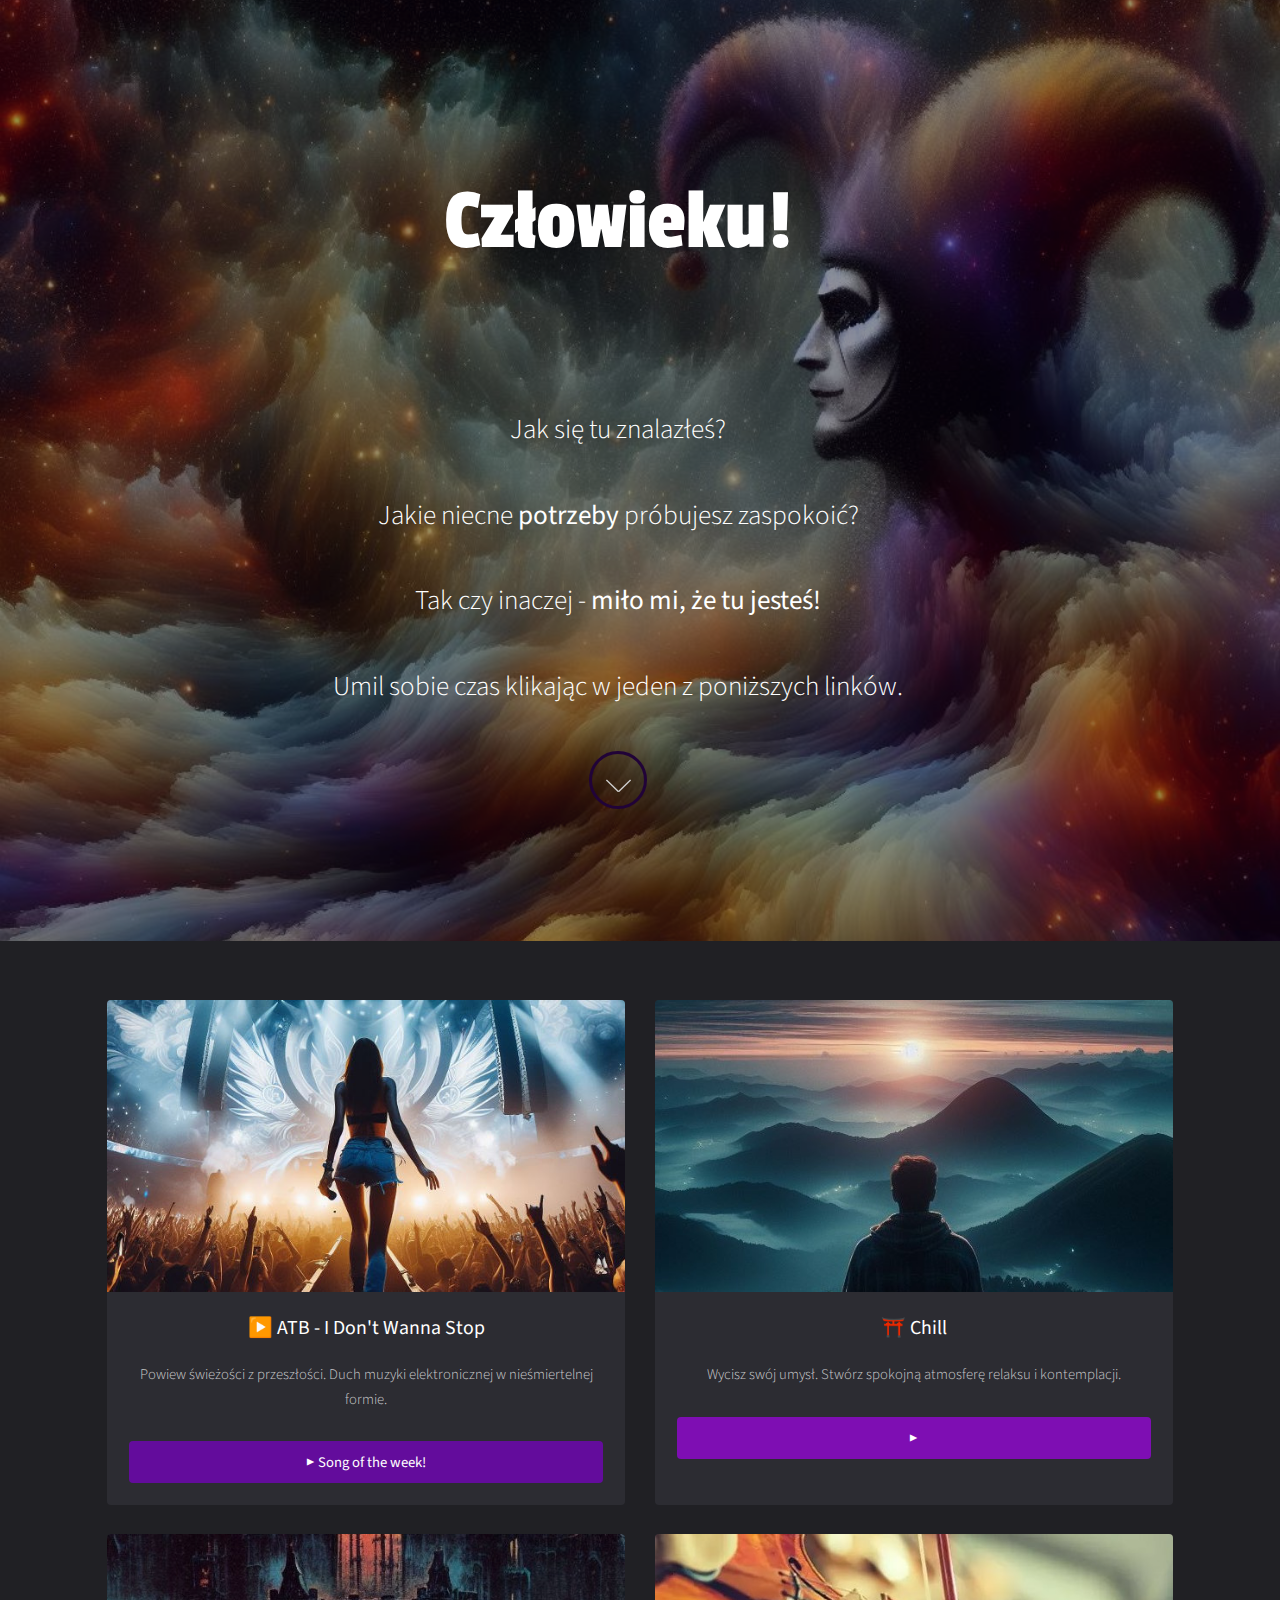
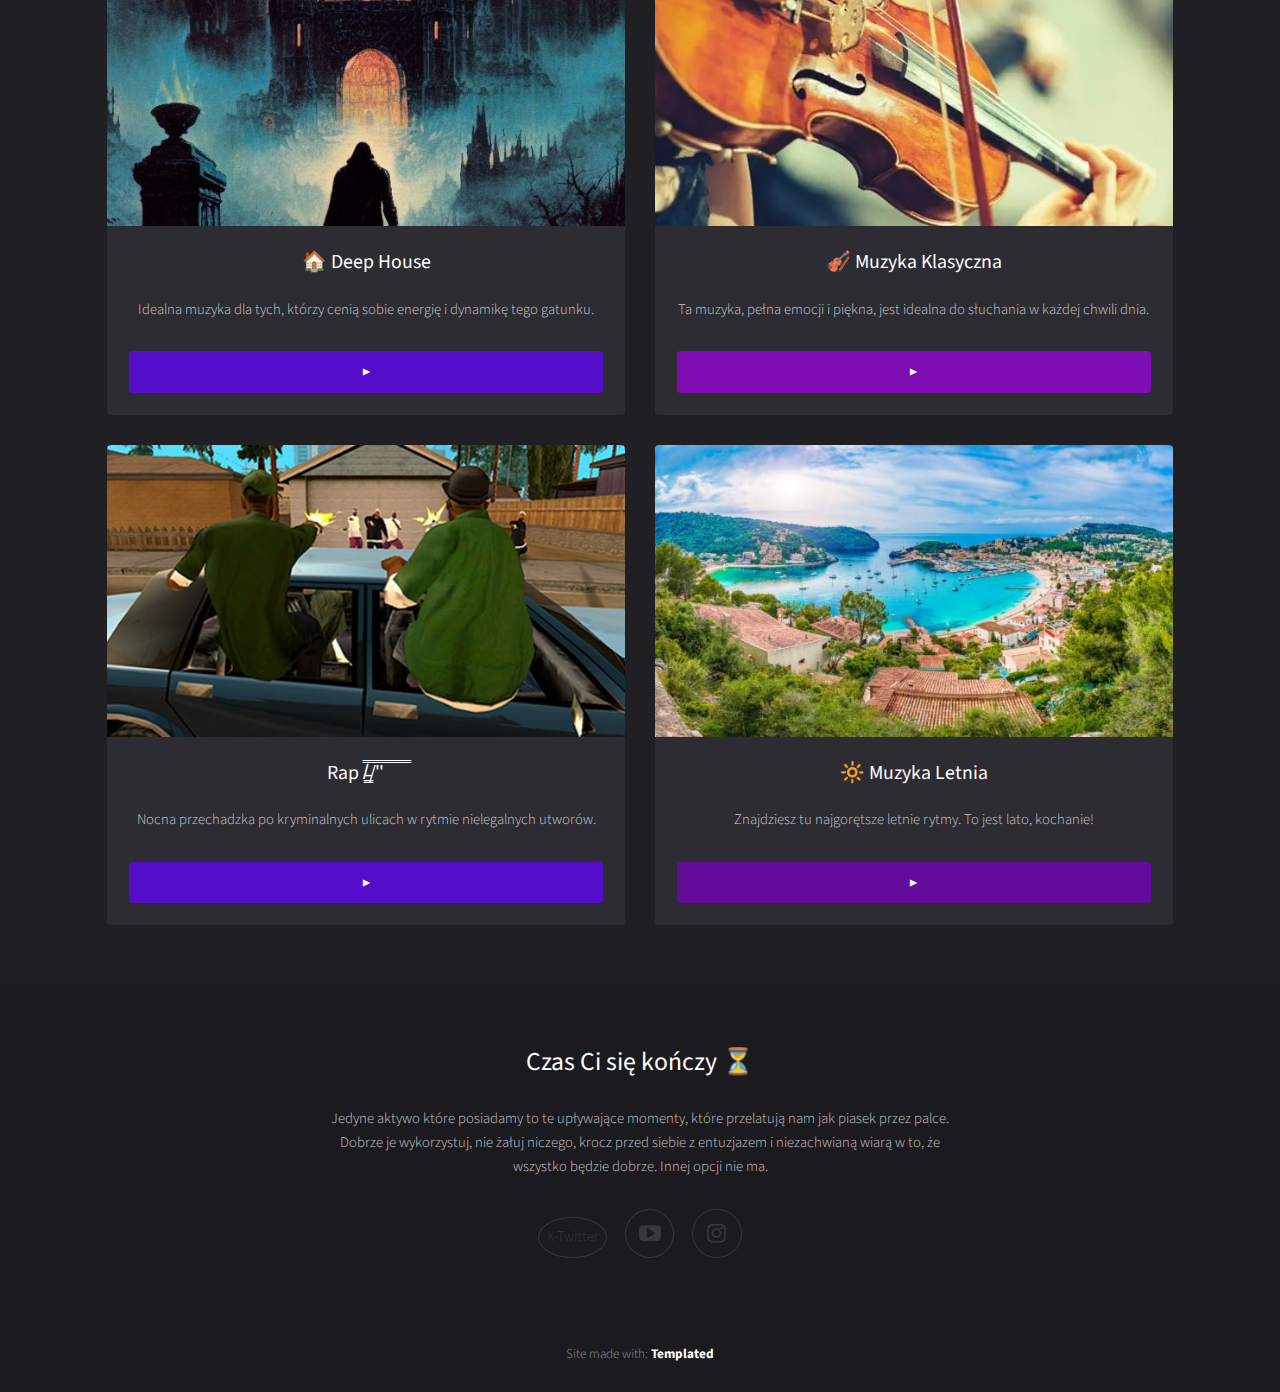
==== index.html @ 9d7988c5 "Update index.html" ====
<!DOCTYPE html>

<html>
  <head>
    <title>We all jesters</title>
    <meta charset="utf-8" />
    <meta
      name="robots"
      content="index, follow, max-image-preview:large, max-snippet:-1, max-video-preview:-1"
    />
    <meta
      name="description"
      content="A curated collection of YouTube music playlists spanning various genres, including house, deep house, chillstep, classical music, rap, and more."
    />
    <meta
      name="keywords"
      content="YouTube playlists, chillstep, music, house, deep house, classical, rap, genre"
    />
    <meta name="viewport" content="width=device-width, initial-scale=1" />
    <link rel="stylesheet" href="assets/css/main.css" />
    <link
      rel="shortcut icon"
      type="image/png"
      href="logo3.png"
    />
  </head>
  <body id="top">
    <!-- Banner -->
    <!--
				To use a video as your background, set data-video to the name of your video without
				its extension (eg. images/banner). Your video must be available in both .mp4 and .webm
				formats to work correctly.
			-->
    <section id="banner" data-video="images/banner1">
      <div class="inner">
        <header>
          <h1>Człowieku!</h1>
          <p style="padding-top: 2rem">Jak się tu znalazłeś?</p>
          <p>Jakie niecne <b>potrzeby</b> próbujesz zaspokoić?</p>
          <p>Tak czy inaczej - <b>miło mi, że tu jesteś!</b></p>
          <p>Umil sobie czas klikając w jeden z poniższych linków.</p>
          <a href="#main" class="more">Learn More</a>
        </header>
      </div>
    </section>

    <!-- Main -->
    <div id="main">
      <div class="inner">
        <!-- Boxes https://img.youtube.com/vi/E5gSluSDXaU/0.jpg -->
        <div class="thumbnails">
          <div class="box">
            <a
              href="https://youtu.be/E5gSluSDXaU?si=LfD9kAHWgV6OD8ER"
              class="image fit"
              ><img
                src="images/picvid11.jpg"
                alt="people dancing at concert to classic EDM music"
                width="600"
                height="338"
            /></a>

            <div class="inner">
              <h3>▶️ ATB - I Don't Wanna Stop</h3>
              <p>
                Powiew świeżości z przeszłości. Duch muzyki elektronicznej w
                nieśmiertelnej formie.
              </p>
              <a
                href="https://youtu.be/E5gSluSDXaU?si=LfD9kAHWgV6OD8ER"
                class="button fit"
                data-poptrox="youtube,800x400"
                >▶ Song of the week!</a
              >
            </div>
          </div>

          <div class="box">
            <a
              href="https://youtu.be/AMTO5HeygfA?list=PLwn3xi7ol0hoYSSFuiqUaFzMgL87ESi6L"
              class="image fit"
              ><img
                src="images/p2.jpg"
                alt="Silent Mind relax and calmness"
                width="600"
                height="338"
            /></a>
            <div class="inner">
              <h3>⛩️ Chill</h3>
              <p>
                Wycisz swój umysł. Stwórz spokojną atmosferę relaksu i
                kontemplacji.
              </p>
              <a
                href="https://youtube.com/playlist?list=PLwn3xi7ol0hoYSSFuiqUaFzMgL87ESi6L&si=m1sHrAIfpIpTQn16"
                class="button style2 fit"
                data-poptrox="youtube,800x400"
                >▶​</a
              >
            </div>
          </div>

          <div class="box">
            <a
              href="https://youtu.be/AzuFpL0xDmE?list=PLwn3xi7ol0hp8u8_FcH2FZeesgfAjbYal"
              class="image fit"
              ><img
                src="images/p3.jpg"
                alt="deep house palace"
                width="600"
                height="338"
            /></a>
            <div class="inner">
              <h3>🏠 Deep House</h3>
              <p>
                Idealna muzyka dla tych, którzy cenią sobie energię i dynamikę
                tego gatunku.
              </p>
              <a
                href="https://youtube.com/playlist?list=PLwn3xi7ol0hp8u8_FcH2FZeesgfAjbYal&si=gGVrYjbbcQveyQW8"
                class="button style3 fit"
                data-poptrox="youtube,800x400"
                >▶​</a
              >
            </div>
          </div>

          <div class="box">
            <a
              href="https://youtu.be/9cNQFB0TDfY?list=PLwn3xi7ol0hoyXlKATy1wOfATewjHb6HP"
              class="image fit"
              ><img
                src="images/p4.jpg"
                alt="girl playing violin"
                width="600"
                height="338"
            /></a>
            <div class="inner">
              <h3>🎻 Muzyka Klasyczna</h3>
              <p>
                Ta muzyka, pełna emocji i piękna, jest idealna do słuchania w
                każdej chwili dnia.
              </p>
              <a
                href="https://youtube.com/playlist?list=PLwn3xi7ol0hoyXlKATy1wOfATewjHb6HP&si=E8WSOh-2XTd7lLpw"
                class="button style2 fit"
                data-poptrox="youtube,800x400"
                >▶​</a
              >
            </div>
          </div>

          <div class="box">
            <a
              href="https://youtu.be/sPWVejVQcE0?list=PLwn3xi7ol0hpIN8xA7--26M5XdLW1S4Hk"
              class="image fit"
              ><img
                src="images/p5.jpg"
                alt="gun battles on the San Andreas streets"
                width="600"
                height="338"
            /></a>
            <div class="inner">
              <h3>Rap /̵͇̿̿/'̿'̿ ̿ ̿̿ ̿̿ ̿̿</h3>
              <p>
                Nocna przechadzka po kryminalnych ulicach w rytmie nielegalnych
                utworów.
              </p>
              <a
                href="https://youtube.com/playlist?list=PLwn3xi7ol0hpIN8xA7--26M5XdLW1S4Hk&si=aYSN2DQ6mu-epSsU"
                class="button style3 fit"
                data-poptrox="youtube,800x400"
                >▶​</a
              >
            </div>
          </div>

          <div class="box">
            <a
              href="https://youtu.be/6l5G8rTdriE?list=PLwn3xi7ol0hoc8fuStrWf8CuJJ0j8Y1on"
              class="image fit"
              ><img
                src="images/p6.jpg"
                alt="Sunny beach in Mallorca"
                width="600"
                height="338"
            /></a>
            <div class="inner">
              <h3>🔆 Muzyka Letnia</h3>
              <p>
                Znajdziesz tu najgorętsze letnie rytmy. To jest lato, kochanie!
              </p>
              <a
                href="https://youtube.com/playlist?list=PLwn3xi7ol0hoc8fuStrWf8CuJJ0j8Y1on&si=zstzARIJTxKhBPVf"
                class="button fit"
                data-poptrox="youtube,800x400"
                >▶​</a
              >
            </div>
          </div>
        </div>
      </div>
    </div>

    <!-- Footer -->
    <footer id="footer">
      <div class="inner">
        <h2>Czas Ci się kończy ⏳</h2>

        <p>
          Jedyne aktywo które posiadamy to te upływające momenty, które
          przelatują nam jak piasek przez palce. Dobrze je wykorzystuj, nie
          żałuj niczego, krocz przed siebie z entuzjazem i niezachwianą wiarą w
          to, że wszystko będzie dobrze. Innej opcji nie ma.
        </p>

        <p></p>
        <ul class="icons">
          <li>
            <a href="https://x.com/JesterPawel" 
		class="fa-brands fa-x-twitter"
              ><span class="label">X-Twitter</span></a
            >
          </li>
          <li>
            <a
              href="https://www.youtube.com/@uuhuu"
              class="icon fa-youtube-play"
              ><span class="label">Facebook</span></a
            >
          </li>
          <li>
            <a
              href="https://www.instagram.com/nieznanypodlasianin/"
              class="icon fa-instagram"
              ><span class="label">Instagram</span></a
            >
          </li>
        </ul>
      </div>
    </footer>

    <div class="copyright">
      <!-- Future blog site -->
      <!-- <p><a href="blog.html">Here you can read more</a></p> -->
      Site made with: <a href="https://templated.co/">Templated</a>
    </div>

    <!-- Scripts -->
    <script src="assets/js/jquery.min.js"></script>
    <script src="assets/js/jquery.scrolly.min.js"></script>
    <script src="assets/js/jquery.poptrox.min.js"></script>
    <script src="assets/js/skel.min.js"></script>
    <script src="assets/js/util.js"></script>
    <script src="assets/js/main.js"></script>
  </body>
</html>
---- assets/css/main.css ----
@charset "UTF-8";
@import url(font-awesome.min.css);
@import url("https://fonts.googleapis.com/css?family=Source+Sans+Pro:300,400|Passion+One:400");

/*
	Full Motion by TEMPLATED
	templated.co @templatedco
	Released for free under the Creative Commons Attribution 3.0 license (templated.co/license)
*/

/* Reset */

html,
body,
div,
span,
applet,
object,
iframe,
h1,
h2,
h3,
h4,
h5,
h6,
p,
blockquote,
pre,
a,
abbr,
acronym,
address,
big,
cite,
code,
del,
dfn,
em,
img,
ins,
kbd,
q,
s,
samp,
small,
strike,
strong,
sub,
sup,
tt,
var,
b,
u,
i,
center,
dl,
dt,
dd,
ol,
ul,
li,
fieldset,
form,
label,
legend,
table,
caption,
tbody,
tfoot,
thead,
tr,
th,
td,
article,
aside,
canvas,
details,
embed,
figure,
figcaption,
footer,
header,
hgroup,
menu,
nav,
output,
ruby,
section,
summary,
time,
mark,
audio,
video {
  margin: 0;
  padding: 0;
  border: 0;
  font-size: 100%;
  font: inherit;
  vertical-align: baseline;
}
.image.fit img {
  width: 100%;
  height: auto;
}
article,
aside,
details,
figcaption,
figure,
footer,
header,
hgroup,
menu,
nav,
section {
  display: block;
}

body {
  line-height: 1;
}

ol,
ul {
  list-style: none;
}

blockquote,
q {
  quotes: none;
}

blockquote:before,
blockquote:after,
q:before,
q:after {
  content: "";
  content: none;
}

table {
  border-collapse: collapse;
  border-spacing: 0;
}

body {
  -webkit-text-size-adjust: none;
}

/* Box Model */

*,
*:before,
*:after {
  -moz-box-sizing: border-box;
  -webkit-box-sizing: border-box;
  box-sizing: border-box;
}

/* Basic */

@-ms-viewport {
  width: device-width;
}

body {
  -ms-overflow-style: scrollbar;
}

@media screen and (max-width: 480px) {
  html,
  body {
    min-width: 320px;
  }
}

body {
  background: #202024;
}

body.is-loading *,
body.is-loading *:before,
body.is-loading *:after {
  -moz-animation: none !important;
  -webkit-animation: none !important;
  -ms-animation: none !important;
  animation: none !important;
  -moz-transition: none !important;
  -webkit-transition: none !important;
  -ms-transition: none !important;
  transition: none !important;
}

/* Type */

body,
input,
select,
textarea {
  color: rgba(255, 255, 255, 0.75);
  font-family: "Source Sans Pro", sans-serif;
  font-size: 14pt;
  font-weight: 300;
  line-height: 1.65;
}

@media screen and (max-width: 1680px) {
  body,
  input,
  select,
  textarea {
    font-size: 11pt;
  }
}

@media screen and (max-width: 1280px) {
  body,
  input,
  select,
  textarea {
    font-size: 11pt;
  }
}

@media screen and (max-width: 980px) {
  body,
  input,
  select,
  textarea {
    font-size: 12pt;
  }
}

@media screen and (max-width: 736px) {
  body,
  input,
  select,
  textarea {
    font-size: 12pt;
  }
}

@media screen and (max-width: 480px) {
  body,
  input,
  select,
  textarea {
    font-size: 12pt;
  }
}

a {
  -moz-transition: background-color 0.2s ease-in-out, color 0.2s ease-in-out;
  -webkit-transition: background-color 0.2s ease-in-out, color 0.2s ease-in-out;
  -ms-transition: background-color 0.2s ease-in-out, color 0.2s ease-in-out;
  transition: background-color 0.2s ease-in-out, color 0.2s ease-in-out;
  color: rgba(255, 255, 255, 0.75);
  text-decoration: none;
  border-bottom: 1px dotted;
  outline: 0;
}

a:hover {
  color: #fff;
  border: none;
}

strong,
b {
  color: #fff;
  font-weight: 400;
}

em,
i {
  font-style: italic;
}

p {
  margin: 0 0 2em 0;
}

h1,
h2,
h3,
h4,
h5,
h6 {
  color: #fff;
  font-weight: 400;
  line-height: 1.5;
  margin: 0 0 1em 0;
}

h1 a,
h2 a,
h3 a,
h4 a,
h5 a,
h6 a {
  color: inherit;
  text-decoration: none;
}

h2 {
  font-size: 1.75em;
}

h3 {
  font-size: 1.35em;
}

h4 {
  font-size: 1.1em;
}

h5 {
  font-size: 0.9em;
}

h6 {
  font-size: 0.7em;
}

sub {
  font-size: 0.8em;
  position: relative;
  top: 0.5em;
}

sup {
  font-size: 0.8em;
  position: relative;
  top: -0.5em;
}

blockquote {
  border-left: solid 4px rgba(144, 144, 144, 0.25);
  font-style: italic;
  margin: 0 0 2em 0;
  padding: 0.5em 0 0.5em 2em;
}

code {
  background: rgba(144, 144, 144, 0.075);
  border-radius: 4px;
  border: solid 1px rgba(144, 144, 144, 0.25);
  font-family: "Courier New", monospace;
  font-size: 0.9em;
  margin: 0 0.25em;
  padding: 0.25em 0.65em;
}

pre {
  -webkit-overflow-scrolling: touch;
  font-family: "Courier New", monospace;
  font-size: 0.9em;
  margin: 0 0 2em 0;
}

pre code {
  display: block;
  line-height: 1.75;
  padding: 1em 1.5em;
  overflow-x: auto;
}

hr {
  border: 0;
  border-bottom: solid 1px rgba(144, 144, 144, 0.25);
  margin: 2em 0;
}

hr.major {
  margin: 3em 0;
}

.align-left {
  text-align: left;
}

.align-center {
  text-align: center;
}

.align-right {
  text-align: right;
}

/* Section/Article */

section.special,
article.special {
  text-align: center;
}

header p {
  color: rgba(255, 255, 255, 0.5);
  position: relative;
  margin: 0 0 1.5em 0;
}

header h2 + p {
  font-size: 1.25em;
  margin-top: -1em;
}

header h3 + p {
  font-size: 1.1em;
  margin-top: -0.8em;
}

header h4 + p,
header h5 + p,
header h6 + p {
  font-size: 0.9em;
  margin-top: -0.6em;
}

/* Box */

.thumbnails {
  display: -moz-flex;
  display: -webkit-flex;
  display: -ms-flex;
  display: flex;
  -moz-align-items: stretch;
  -webkit-align-items: stretch;
  -ms-align-items: stretch;
  align-items: stretch;
  -moz-justify-content: center;
  -webkit-justify-content: center;
  -ms-justify-content: center;
  justify-content: center;
  -moz-flex-wrap: wrap;
  -webkit-flex-wrap: wrap;
  -ms-flex-wrap: wrap;
  flex-wrap: wrap;
}

.thumbnails .box {
  margin: 0 1em 2em 1em;
  width: 30%;
}

@media screen and (max-width: 1280px) {
  .thumbnails .box {
    width: 45%;
  }
}

@media screen and (max-width: 736px) {
  .thumbnails .box {
    width: 100%;
  }
}

/* Form */

form {
  margin: 0 0 2em 0;
}

label {
  color: #fff;
  display: block;
  font-size: 0.9em;
  font-weight: 400;
  margin: 0 0 1em 0;
}

input[type="text"],
input[type="password"],
input[type="email"],
input[type="tel"],
select,
textarea {
  -moz-appearance: none;
  -webkit-appearance: none;
  -ms-appearance: none;
  appearance: none;
  background: rgba(144, 144, 144, 0.075);
  border-radius: 4px;
  border: none;
  border: solid 1px rgba(144, 144, 144, 0.25);
  color: inherit;
  display: block;
  outline: 0;
  padding: 0 1em;
  text-decoration: none;
  width: 100%;
}

input[type="text"]:invalid,
input[type="password"]:invalid,
input[type="email"]:invalid,
input[type="tel"]:invalid,
select:invalid,
textarea:invalid {
  box-shadow: none;
}

input[type="text"]:focus,
input[type="password"]:focus,
input[type="email"]:focus,
input[type="tel"]:focus,
select:focus,
textarea:focus {
  border-color: #ff8686;
  box-shadow: 0 0 0 1px #ff8686;
}

.select-wrapper {
  text-decoration: none;
  display: block;
  position: relative;
}

.select-wrapper:before {
  content: "";
  -moz-osx-font-smoothing: grayscale;
  -webkit-font-smoothing: antialiased;
  font-family: FontAwesome;
  font-style: normal;
  font-weight: normal;
  text-transform: none !important;
}

.select-wrapper:before {
  color: rgba(144, 144, 144, 0.25);
  display: block;
  height: 2.75em;
  line-height: 2.75em;
  pointer-events: none;
  position: absolute;
  right: 0;
  text-align: center;
  top: 0;
  width: 2.75em;
}

.select-wrapper select::-ms-expand {
  display: none;
}

input[type="text"],
input[type="password"],
input[type="email"],
select {
  height: 2.75em;
}

textarea {
  padding: 0.75em 1em;
}

input[type="checkbox"],
input[type="radio"] {
  -moz-appearance: none;
  -webkit-appearance: none;
  -ms-appearance: none;
  appearance: none;
  display: block;
  float: left;
  margin-right: -2em;
  opacity: 0;
  width: 1em;
  z-index: -1;
}

input[type="checkbox"] + label,
input[type="radio"] + label {
  text-decoration: none;
  color: rgba(255, 255, 255, 0.75);
  cursor: pointer;
  display: inline-block;
  font-size: 1em;
  font-weight: 300;
  padding-left: 2.4em;
  padding-right: 0.75em;
  position: relative;
}

input[type="checkbox"] + label:before,
input[type="radio"] + label:before {
  -moz-osx-font-smoothing: grayscale;
  -webkit-font-smoothing: antialiased;
  font-family: FontAwesome;
  font-style: normal;
  font-weight: normal;
  text-transform: none !important;
}

input[type="checkbox"] + label:before,
input[type="radio"] + label:before {
  background: rgba(144, 144, 144, 0.075);
  border-radius: 4px;
  border: solid 1px rgba(144, 144, 144, 0.25);
  content: "";
  display: inline-block;
  height: 1.65em;
  left: 0;
  line-height: 1.58125em;
  position: absolute;
  text-align: center;
  top: 0;
  width: 1.65em;
}

input[type="checkbox"]:checked + label:before,
input[type="radio"]:checked + label:before {
  background: #ff8686;
  border-color: #ff8686;
  color: #ffffff;
  content: "\f00c";
}

input[type="checkbox"]:focus + label:before,
input[type="radio"]:focus + label:before {
  border-color: #ff8686;
  box-shadow: 0 0 0 1px #ff8686;
}

input[type="checkbox"] + label:before {
  border-radius: 4px;
}

input[type="radio"] + label:before {
  border-radius: 100%;
}

::-webkit-input-placeholder {
  color: rgba(255, 255, 255, 0.5) !important;
  opacity: 1;
}

:-moz-placeholder {
  color: rgba(255, 255, 255, 0.5) !important;
  opacity: 1;
}

::-moz-placeholder {
  color: rgba(255, 255, 255, 0.5) !important;
  opacity: 1;
}

:-ms-input-placeholder {
  color: rgba(255, 255, 255, 0.5) !important;
  opacity: 1;
}

.formerize-placeholder {
  color: rgba(255, 255, 255, 0.5) !important;
  opacity: 1;
}

/* Box */

.box {
  border-radius: 4px;
  margin-bottom: 2em;
  background: #2c2c32;
  text-align: center;
}

.box > :last-child,
.box > :last-child > :last-child,
.box > :last-child > :last-child > :last-child {
  margin-bottom: 0;
}

.box .image.fit {
  margin: 0;
}

.box .image img {
  border-radius: 4px 4px 0 0;
}

.box .inner {
  padding: 1.5em;
  width: 100% !important;
}

@media screen and (max-width: 480px) {
  .box .inner {
    padding: 1em;
  }
}

.box.alt {
  border: 0;
  border-radius: 0;
  padding: 0;
}

/* Icon */

.icon {
  text-decoration: none;
  border-bottom: none;
  position: relative;
}

.icon:before {
  -moz-osx-font-smoothing: grayscale;
  -webkit-font-smoothing: antialiased;
  font-family: FontAwesome;
  font-style: normal;
  font-weight: normal;
  text-transform: none !important;
}

.icon > .label {
  display: none;
}

/* Image */

.image {
  border-radius: 4px;
  border: 0;
  display: inline-block;
  position: relative;
}

.image img {
  border-radius: 4px;
  display: block;
}

.image.left,
.image.right {
  max-width: 40%;
}

.image.left img,
.image.right img {
  width: 100%;
}

.image.left {
  float: left;
  padding: 0 1.5em 1em 0;
  top: 0.25em;
}

.image.right {
  float: right;
  padding: 0 0 1em 1.5em;
  top: 0.25em;
}

.image.fit {
  display: block;
  margin: 0 0 2em 0;
  width: 100%;
}

.image.fit img {
  width: 100%;
}

.image.main {
  display: block;
  margin: 0 0 3em 0;
  width: 100%;
}

.image.main img {
  width: 100%;
}

/* List */

ol {
  list-style: decimal;
  margin: 0 0 2em 0;
  padding-left: 1.25em;
}

ol li {
  padding-left: 0.25em;
}

ul {
  list-style: disc;
  margin: 0 0 2em 0;
  padding-left: 1em;
}

ul li {
  padding-left: 0.5em;
}

ul.alt {
  list-style: none;
  padding-left: 0;
}

ul.alt li {
  border-top: solid 1px rgba(144, 144, 144, 0.25);
  padding: 0.5em 0;
}

ul.alt li:first-child {
  border-top: 0;
  padding-top: 0;
}

ul.icons {
  cursor: default;
  list-style: none;
  padding-left: 0;
}

ul.icons li {
  display: inline-block;
  text-align: center;
  padding-left: 0;
  padding-right: 1em;
}

ul.icons li a {
  display: block;
  border-radius: 100%;
  margin: 0;
  padding: 0.5em;
  border: solid 1px rgba(144, 144, 144, 0.25);
  color: rgba(144, 144, 144, 0.25);
}

ul.icons li a:before {
  font-size: 1.5em;
  display: block;
  width: 1.5em;
  height: 1.5em;
  line-height: 1.5em;
}

ul.icons li a:hover {
  background-color: #202024;
  color: #fff;
}

ul.icons li:last-child {
  padding-right: 0;
}

ul.actions {
  cursor: default;
  list-style: none;
  padding-left: 0;
}

ul.actions li {
  display: inline-block;
  padding: 0 1em 0 0;
  vertical-align: middle;
}

ul.actions li:last-child {
  padding-right: 0;
}

ul.actions.small li {
  padding: 0 0.5em 0 0;
}

ul.actions.vertical li {
  display: block;
  padding: 1em 0 0 0;
}

ul.actions.vertical li:first-child {
  padding-top: 0;
}

ul.actions.vertical li > * {
  margin-bottom: 0;
}

ul.actions.vertical.small li {
  padding: 0.5em 0 0 0;
}

ul.actions.vertical.small li:first-child {
  padding-top: 0;
}

ul.actions.fit {
  display: table;
  margin-left: -1em;
  padding: 0;
  table-layout: fixed;
  width: calc(100% + 1em);
}

ul.actions.fit li {
  display: table-cell;
  padding: 0 0 0 1em;
}

ul.actions.fit li > * {
  margin-bottom: 0;
}

ul.actions.fit.small {
  margin-left: -0.5em;
  width: calc(100% + 0.5em);
}

ul.actions.fit.small li {
  padding: 0 0 0 0.5em;
}

@media screen and (max-width: 480px) {
  ul.actions {
    margin: 0 0 2em 0;
  }

  ul.actions li {
    padding: 1em 0 0 0;
    display: block;
    text-align: center;
    width: 100%;
  }

  ul.actions li:first-child {
    padding-top: 0;
  }

  ul.actions li > * {
    width: 100%;
    margin: 0 !important;
  }

  ul.actions li > *.icon:before {
    margin-left: -2em;
  }

  ul.actions.small li {
    padding: 0.5em 0 0 0;
  }

  ul.actions.small li:first-child {
    padding-top: 0;
  }
}

dl {
  margin: 0 0 2em 0;
}

dl dt {
  display: block;
  font-weight: 400;
  margin: 0 0 1em 0;
}

dl dd {
  margin-left: 2em;
}

/* Table */

.table-wrapper {
  -webkit-overflow-scrolling: touch;
  overflow-x: auto;
}

table {
  margin: 0 0 2em 0;
  width: 100%;
}

table tbody tr {
  border: solid 1px rgba(144, 144, 144, 0.25);
  border-left: 0;
  border-right: 0;
}

table tbody tr:nth-child(2n + 1) {
  background-color: rgba(144, 144, 144, 0.075);
}

table td {
  padding: 0.75em 0.75em;
}

table th {
  color: #fff;
  font-size: 0.9em;
  font-weight: 400;
  padding: 0 0.75em 0.75em 0.75em;
  text-align: left;
}

table thead {
  border-bottom: solid 2px rgba(144, 144, 144, 0.25);
}

table tfoot {
  border-top: solid 2px rgba(144, 144, 144, 0.25);
}

table.alt {
  border-collapse: separate;
}

table.alt tbody tr td {
  border: solid 1px rgba(144, 144, 144, 0.25);
  border-left-width: 0;
  border-top-width: 0;
}

table.alt tbody tr td:first-child {
  border-left-width: 1px;
}

table.alt tbody tr:first-child td {
  border-top-width: 1px;
}

table.alt thead {
  border-bottom: 0;
}

table.alt tfoot {
  border-top: 0;
}

/* Button */

input[type="submit"],
input[type="reset"],
input[type="button"],
button,
.button {
  -moz-appearance: none;
  -webkit-appearance: none;
  -ms-appearance: none;
  appearance: none;
  -moz-transition: background-color 0.2s ease-in-out, color 0.2s ease-in-out;
  -webkit-transition: background-color 0.2s ease-in-out, color 0.2s ease-in-out;
  -ms-transition: background-color 0.2s ease-in-out, color 0.2s ease-in-out;
  transition: background-color 0.2s ease-in-out, color 0.2s ease-in-out;
  background-color: #630c9c;
  border-radius: 4px;
  border: 0;
  color: #ffffff !important;
  cursor: pointer;
  display: inline-block;
  font-weight: 400;
  height: 2.85em;
  line-height: 2.95em;
  padding: 0 1.5em;
  text-align: center;
  text-decoration: none;
  white-space: nowrap;
}

input[type="submit"]:hover,
input[type="reset"]:hover,
input[type="button"]:hover,
button:hover,
.button:hover {
  background-color: #6c138f;
  border: 1px solid #000;
}

input[type="submit"]:active,
input[type="reset"]:active,
input[type="button"]:active,
button:active,
.button:active {
  background-color: rgb(241, 4, 55);
}

input[type="submit"].icon,
input[type="reset"].icon,
input[type="button"].icon,
button.icon,
.button.icon {
  padding-left: 1.35em;
}

input[type="submit"].icon:before,
input[type="reset"].icon:before,
input[type="button"].icon:before,
button.icon:before,
.button.icon:before {
  margin-right: 0.5em;
}

input[type="submit"].fit,
input[type="reset"].fit,
input[type="button"].fit,
button.fit,
.button.fit {
  display: block;
  margin: 0 0 1em 0;
  width: 100%;
}

input[type="submit"].small,
input[type="reset"].small,
input[type="button"].small,
button.small,
.button.small {
  font-size: 0.8em;
}

input[type="submit"].big,
input[type="reset"].big,
input[type="button"].big,
button.big,
.button.big {
  font-size: 1.35em;
}

input[type="submit"].disabled,
input[type="submit"]:disabled,
input[type="reset"].disabled,
input[type="reset"]:disabled,
input[type="button"].disabled,
input[type="button"]:disabled,
button.disabled,
button:disabled,
.button.disabled,
.button:disabled {
  background-color: rgba(255, 255, 255, 0.75) !important;
  box-shadow: inset 0 -0.15em 0 0 rgba(0, 0, 0, 0.15);
  color: #202024 !important;
  cursor: default;
  opacity: 0.25;
}

input[type="submit"].style2,
input[type="reset"].style2,
input[type="button"].style2,
button.style2,
.button.style2 {
  background-color: rgb(126, 14, 179);
}

input[type="submit"].style2:hover,
input[type="reset"].style2:hover,
input[type="button"].style2:hover,
button.style2:hover,
.button.style2:hover {
  background-color: #6c138f;
  border: 1px solid #000;
}

input[type="submit"].style2:active,
input[type="reset"].style2:active,
input[type="button"].style2:active,
button.style2:active,
.button.style2:active {
  background-color: rgb(241, 4, 55);
}

input[type="submit"].style3,
input[type="reset"].style3,
input[type="button"].style3,
button.style3,
.button.style3 {
  background-color: #550dc9;
}

input[type="submit"].style3:hover,
input[type="reset"].style3:hover,
input[type="button"].style3:hover,
button.style3:hover,
.button.style3:hover {
  background-color: #6c138f;
  border: 1px solid #000;
}

input[type="submit"].style3:active,
input[type="reset"].style3:active,
input[type="button"].style3:active,
button.style3:active,
.button.style3:active {
  background-color: rgb(241, 4, 55);
}

@media screen and (max-width: 480px) {
  input[type="submit"],
  input[type="reset"],
  input[type="button"],
  button,
  .button {
    padding: 0;
  }
}

/* Poptrox */

.poptrox-popup {
  -moz-box-sizing: content-box;
  -webkit-box-sizing: content-box;
  -ms-box-sizing: content-box;
  box-sizing: content-box;
  background: #000;
  box-shadow: 0 0.5em 3em 0 rgba(0, 0, 0, 0.25);
  border-radius: 4px;
  padding: 2em;
  overflow: hidden;
}

.poptrox-popup .closer {
  -moz-transition: opacity 0.2s ease-in-out;
  -webkit-transition: opacity 0.2s ease-in-out;
  -ms-transition: opacity 0.2s ease-in-out;
  transition: opacity 0.2s ease-in-out;
  text-decoration: none;
  position: absolute;
  top: 0.5em;
  right: 0.5em;
  z-index: 11000;
  -webkit-tap-highlight-color: rgba(255, 255, 255, 0);
  white-space: nowrap;
  text-indent: 2em;
  overflow: hidden;
  width: 2em;
  height: 2em;
  display: block;
}

.poptrox-popup .closer:before {
  content: "\f00d";
  -moz-osx-font-smoothing: grayscale;
  -webkit-font-smoothing: antialiased;
  font-family: FontAwesome;
  font-style: normal;
  font-weight: normal;
  text-transform: none !important;
  display: block;
  position: relative;
  text-indent: 0;
  border-radius: 100%;
  box-shadow: inset 0 0 0 1px rgba(255, 255, 255, 0.25);
  color: #ffffff !important;
  width: 2em;
  height: 2em;
  line-height: 2em;
}

.poptrox-popup:hover .closer {
  opacity: 0.5;
}

.poptrox-popup:hover .closer:hover {
  opacity: 1;
}

@media screen and (max-width: 736px) {
  .poptrox-popup {
    padding: 0;
  }

  .poptrox-popup .closer {
    display: none !important;
  }
}

/* Banner */

#banner {
  -moz-align-items: center;
  -webkit-align-items: center;
  -ms-align-items: center;
  align-items: center;
  display: -moz-flex;
  display: -webkit-flex;
  display: -ms-flex;
  display: flex;
  -moz-justify-content: center;
  -webkit-justify-content: center;
  -ms-justify-content: center;
  justify-content: center;
  padding: 12em 7em 8em 4em;
  min-height: 70vh;
  background-image: url("../../images/banner1.jpg");
  background-position: center;
  background-size: cover;
  background-repeat: no-repeat;
  border-top: 0;
  position: relative;
  text-align: center;
  overflow: hidden;
}

#banner .inner {
  text-align: center;
  position: relative;
  z-index: 2;
}

#banner h1 {
  color: #fff;
  font-size: 6em;
  font-weight: 400;
  font-family: "Passion One", cursive;
  margin-top: -20px;
}

@media screen and (max-width: 980px) {
  #banner h1 {
    font-size: 5em;
  }
}

@media screen and (max-width: 736px) {
  #banner h1 {
    font-size: 3em;
  }
}

#banner p {
  color: rgb(255 255 255);
  font-size: 1.7rem;
  font-weight: 300;
}

@media screen and (max-width: 980px) {
  #banner p {
    font-size: 1.5em;
  }
}

@media screen and (max-width: 480px) {
  #banner p {
    font-size: 1.25em;
  }
}

#banner a {
  color: rgba(255, 255, 255, 0.75);
  text-decoration: none;
  border-bottom: 1px dotted;
}

#banner a:hover {
  color: #fff;
  border: none;
}

#banner .more {
  background-image: url("images/arrow.svg");
  background-position: center 1.35em;
  background-repeat: no-repeat;
  background-size: auto;
  border: 3px solid #210338;
  border-radius: 100%;
  color: rgba(136, 13, 13, 0.75);
  display: block;
  height: 4em;
  text-indent: 4em;
  overflow: hidden;
  white-space: nowrap;
  width: 4em;
  z-index: 2;
  margin: 0 auto 1em auto;
}

#banner .more:hover {
  background-color: rgba(8, 1, 1, 0.952);
  border: 3px solid #4609d6;
  color: #fff;
}

#banner video {
  -moz-transform: translateX(50%) translateY(50%);
  -webkit-transform: translateX(50%) translateY(50%);
  -ms-transform: translateX(50%) translateY(50%);
  transform: translateX(50%) translateY(50%);
  position: absolute;
  bottom: 50%;
  right: 50%;
  width: auto;
  height: auto;
  min-width: 100%;
  min-height: 100%;
  overflow: hidden;
}

#banner:before {
  -moz-transition: opacity 1s ease;
  -webkit-transition: opacity 3s ease;
  -ms-transition: opacity 6s ease;
  transition: opacity 11s ease;
  -moz-transition-delay: 1s;
  -webkit-transition-delay: 1s;
  -ms-transition-delay: 1s;
  transition-delay: 1s;
  content: "";
  background-color: rgba(8, 2, 20, 0.959);
  display: block;
  height: 100%;
  left: 0;
  opacity: 0.45;
  position: absolute;
  top: 0;
  width: 100%;
  z-index: 1;
}

@media screen and (max-width: 1280px) {
  #banner video {
    display: none;
  }
}

@media screen and (max-width: 980px) {
  #banner br {
    display: none;
  }
}

@media screen and (max-width: 736px) {
  #banner {
    min-height: 0;
    padding: 6em 2em 4em 2em;
  }

  #banner br {
    display: none;
  }
}

body.is-loading #banner:before {
  opacity: 1;
}

/* Main */

#main {
  padding: 4em 0 2em 0;
}

@media screen and (max-width: 736px) {
  #main {
    padding: 3em 0 1em 0;
  }
}

#main .inner {
  width: 90%;
  max-width: 80em;
  margin: 0 auto;
}

@media screen and (max-width: 480px) {
  #main .inner {
    width: 95%;
  }
}

/* Footer */

#footer {
  padding: 4em 0 2em 0;
  background-color: #1b1b1f;
  text-align: center;
}

#footer .inner {
  width: 50%;
  margin: 0 auto;
}

@media screen and (max-width: 980px) {
  #footer .inner {
    width: 75%;
  }
}

@media screen and (max-width: 480px) {
  #footer .inner {
    width: 90%;
  }
}

#footer .copyright {
  color: rgba(255, 255, 255, 0.5);
  font-size: 0.9em;
  margin: 0 0 2em 0;
  padding: 0;
  text-align: center;
}
.copyright {
  background-color: #1b1b1f;
  color: rgba(255, 255, 255, 0.5);
  font-size: 0.9em;
  padding: 2em 0 2em 0;
  text-align: center;
}
.copyright a {
  color: white;
  border-bottom: none;
  font-weight: 700;
  text-decoration: none;
}

@media screen and (max-width: 736px) {
  #footer {
    padding: 3em 0 1em 0;
  }
}
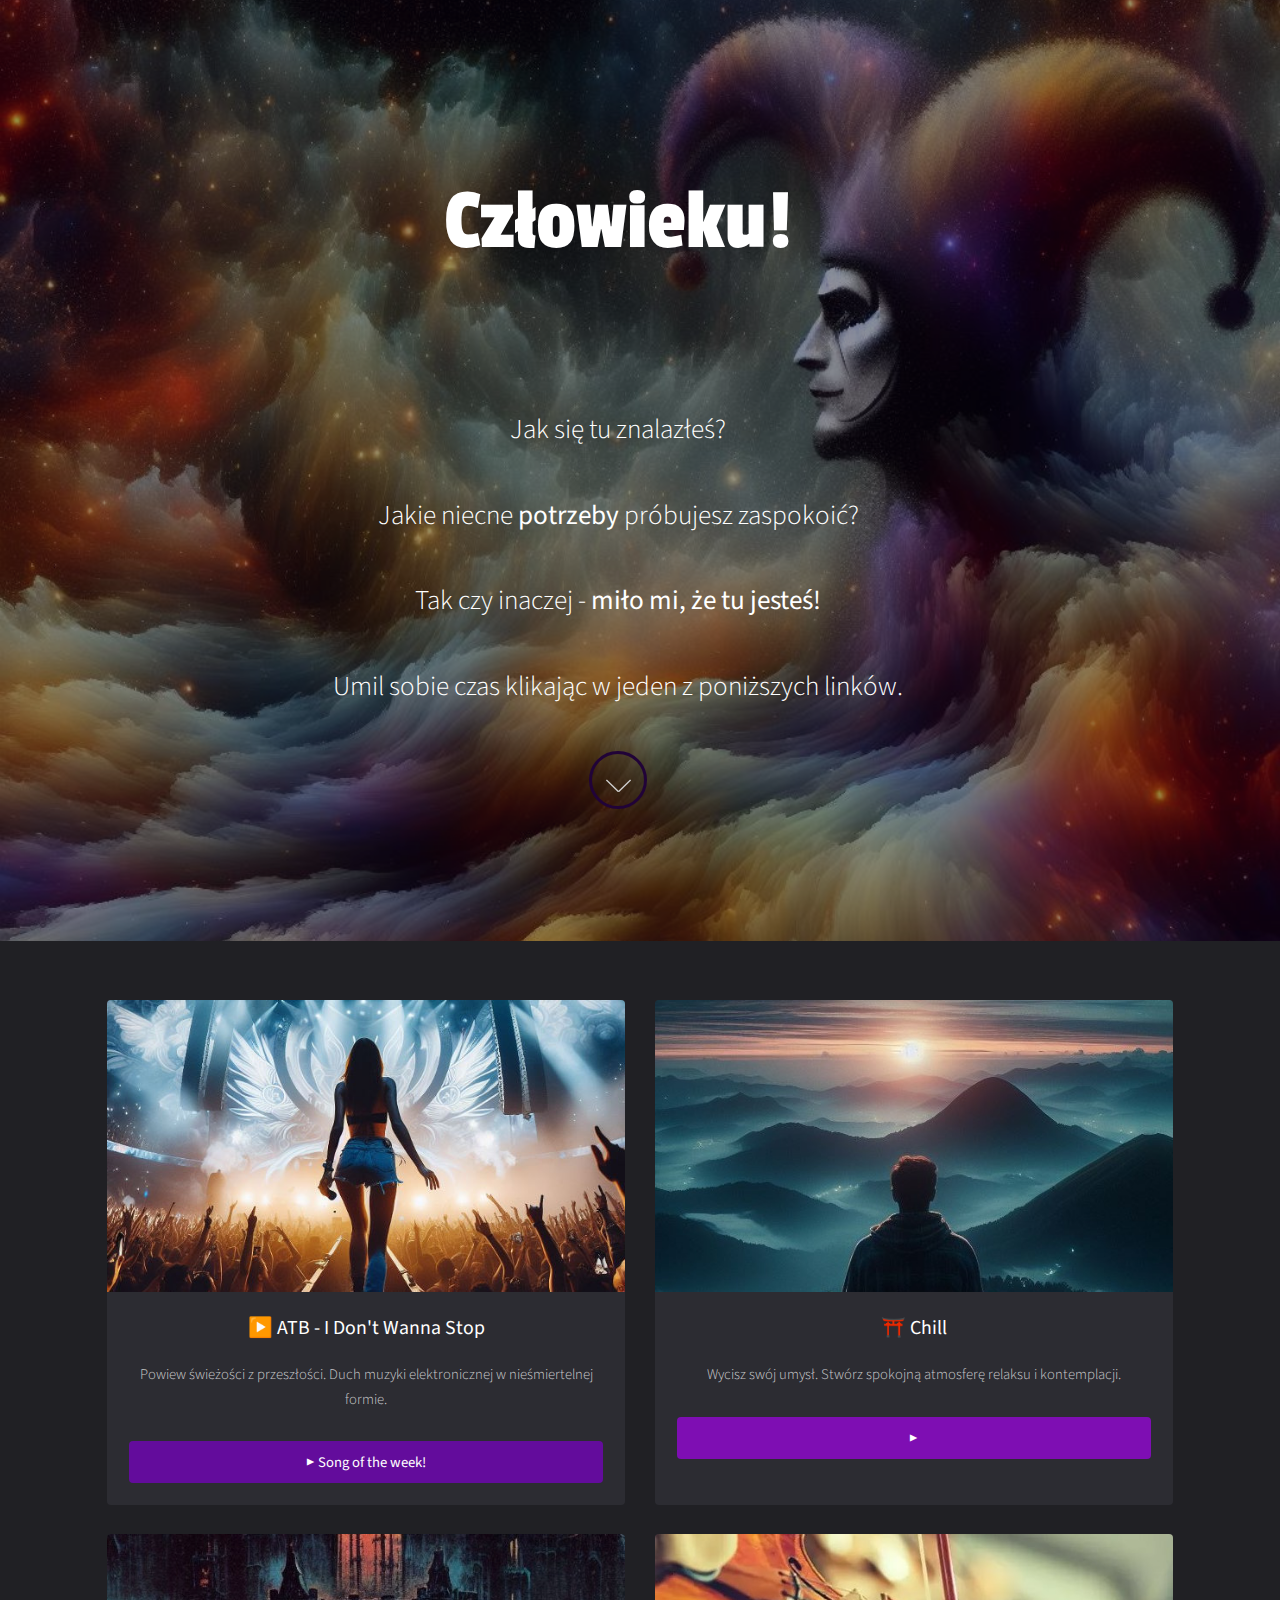
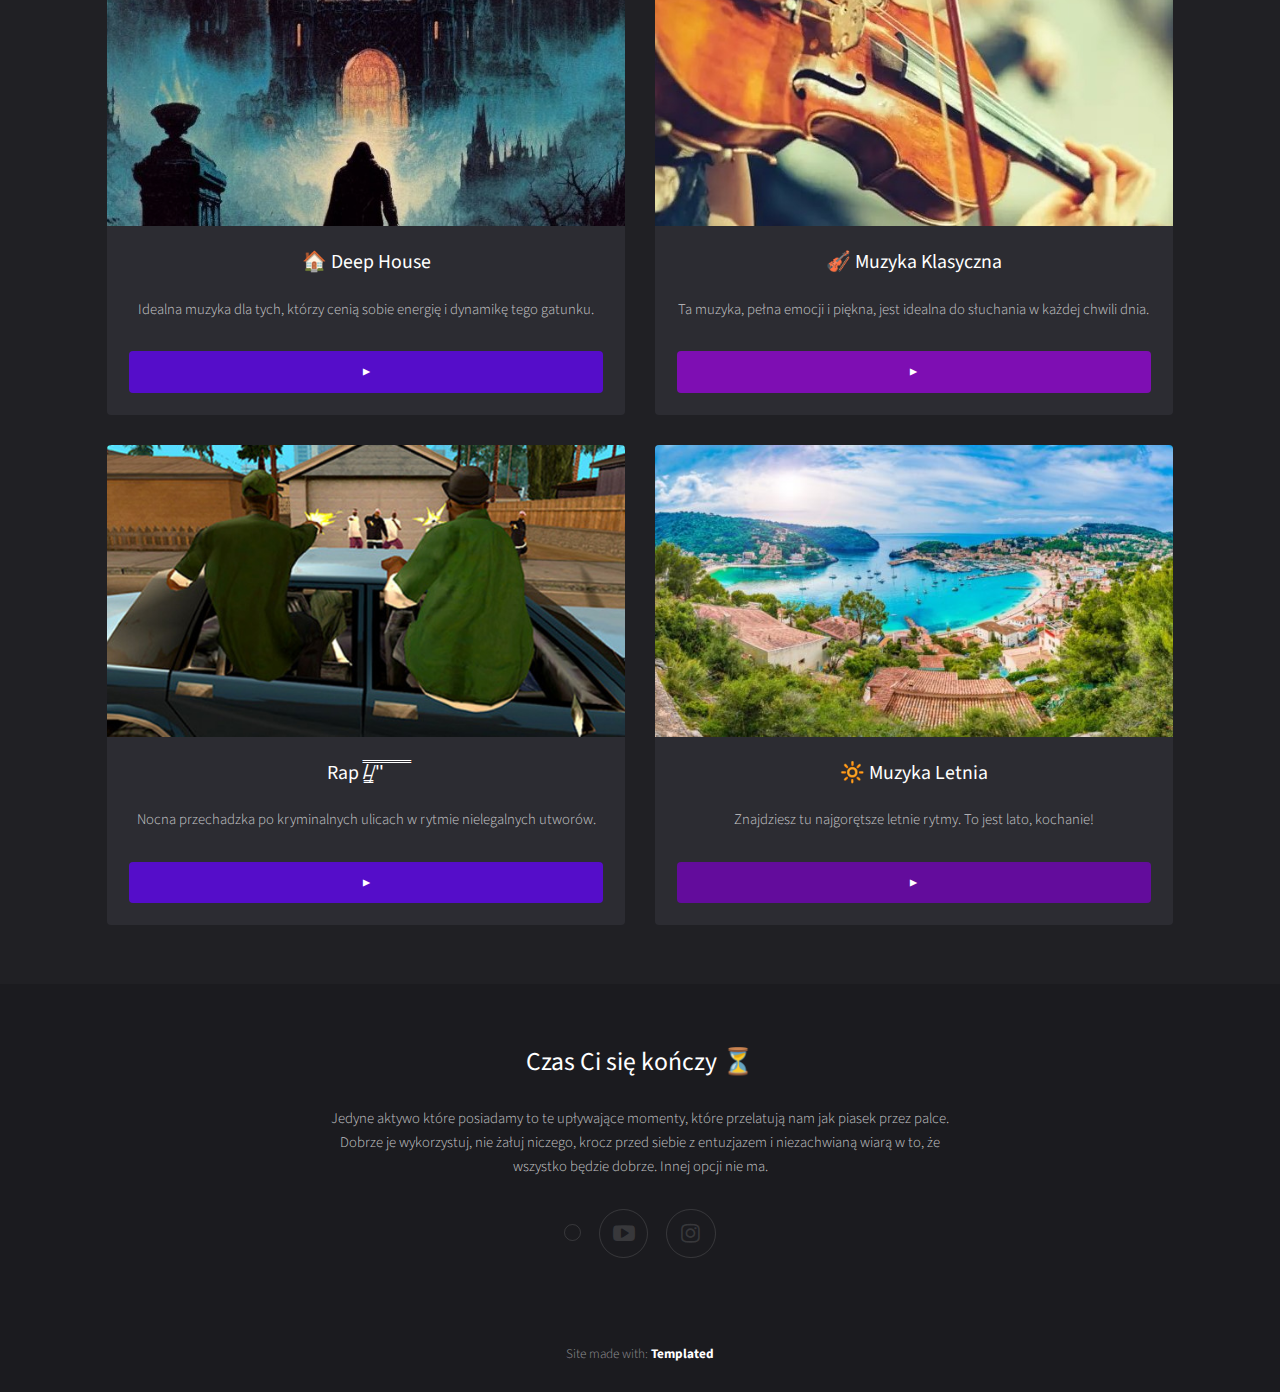
==== commit dffbfd6d: "Update index.html" ====
--- a/index.html
+++ b/index.html
@@ -218,7 +218,7 @@
         <ul class="icons">
           <li>
             <a href="https://x.com/JesterPawel" 
-		class="fa-brands fa-x-twitter"
+		class="icon fa-x-twitter"
               ><span class="label">X-Twitter</span></a
             >
           </li>
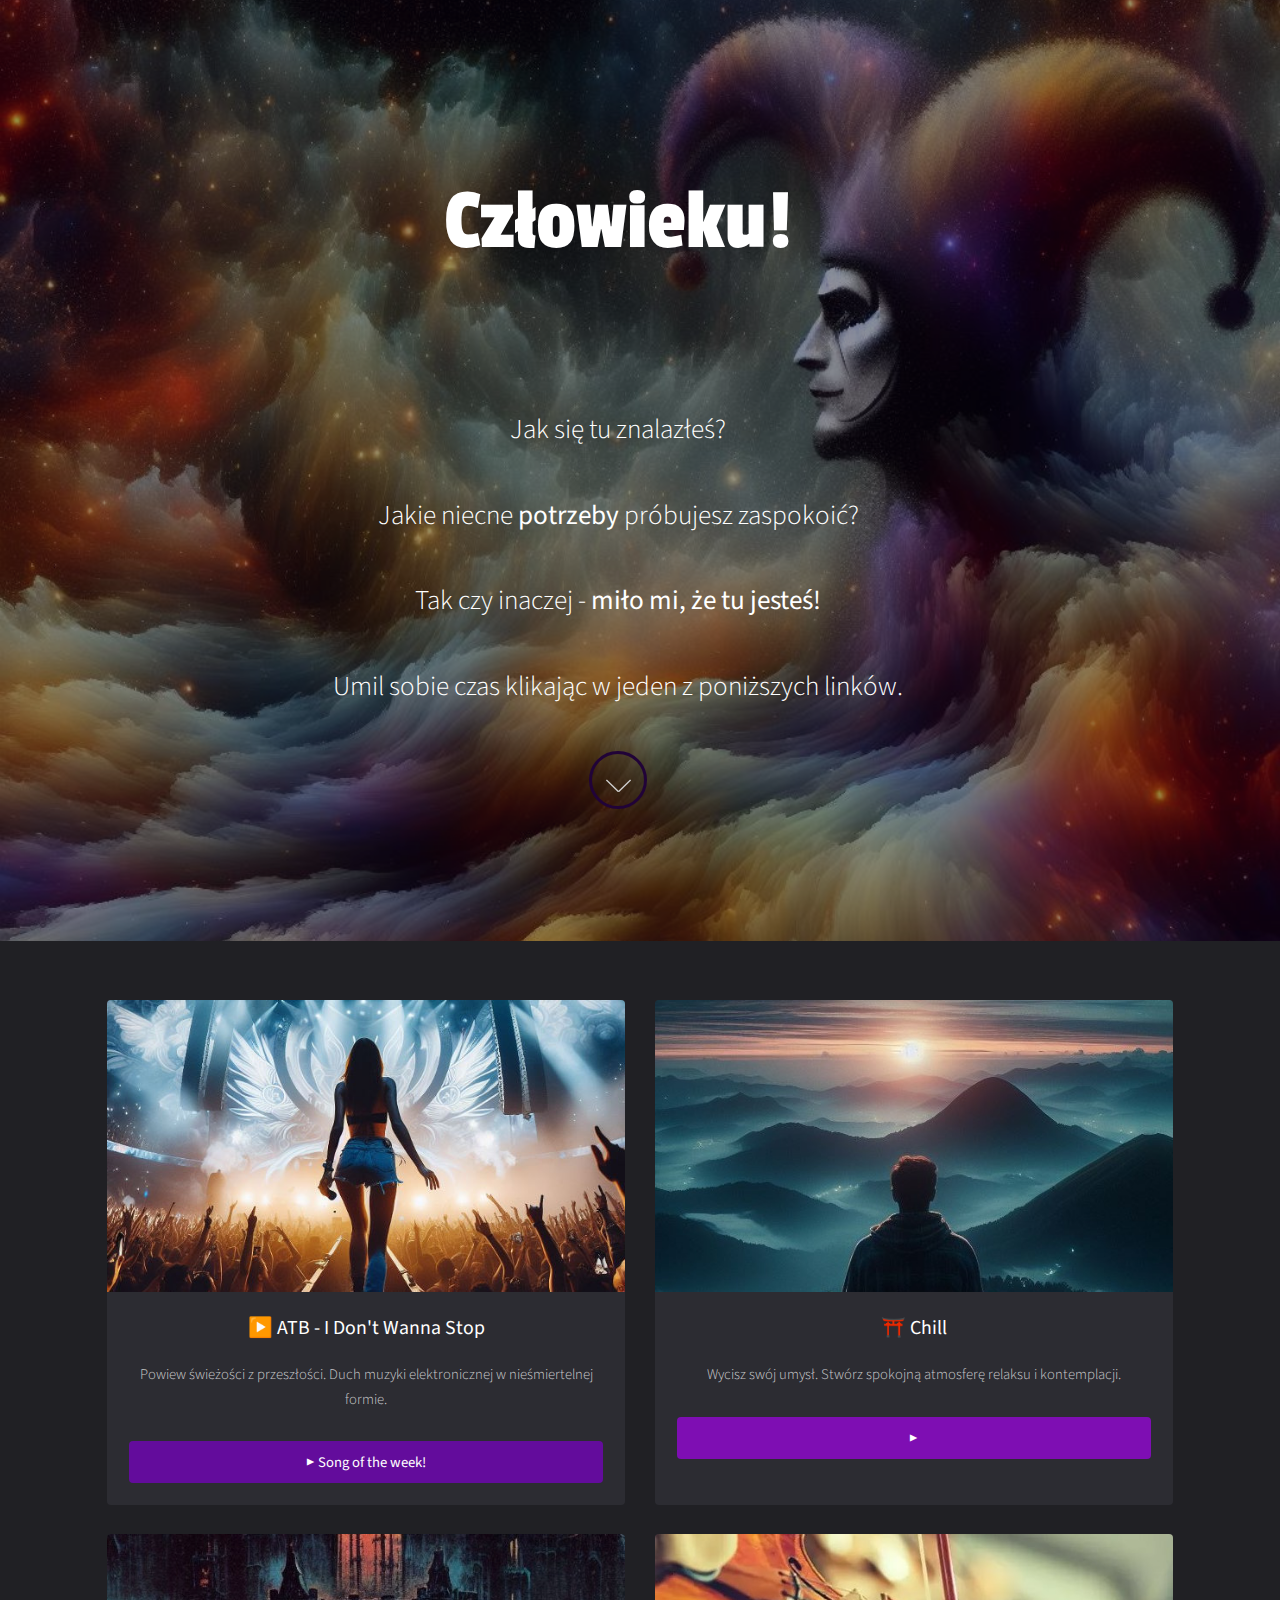
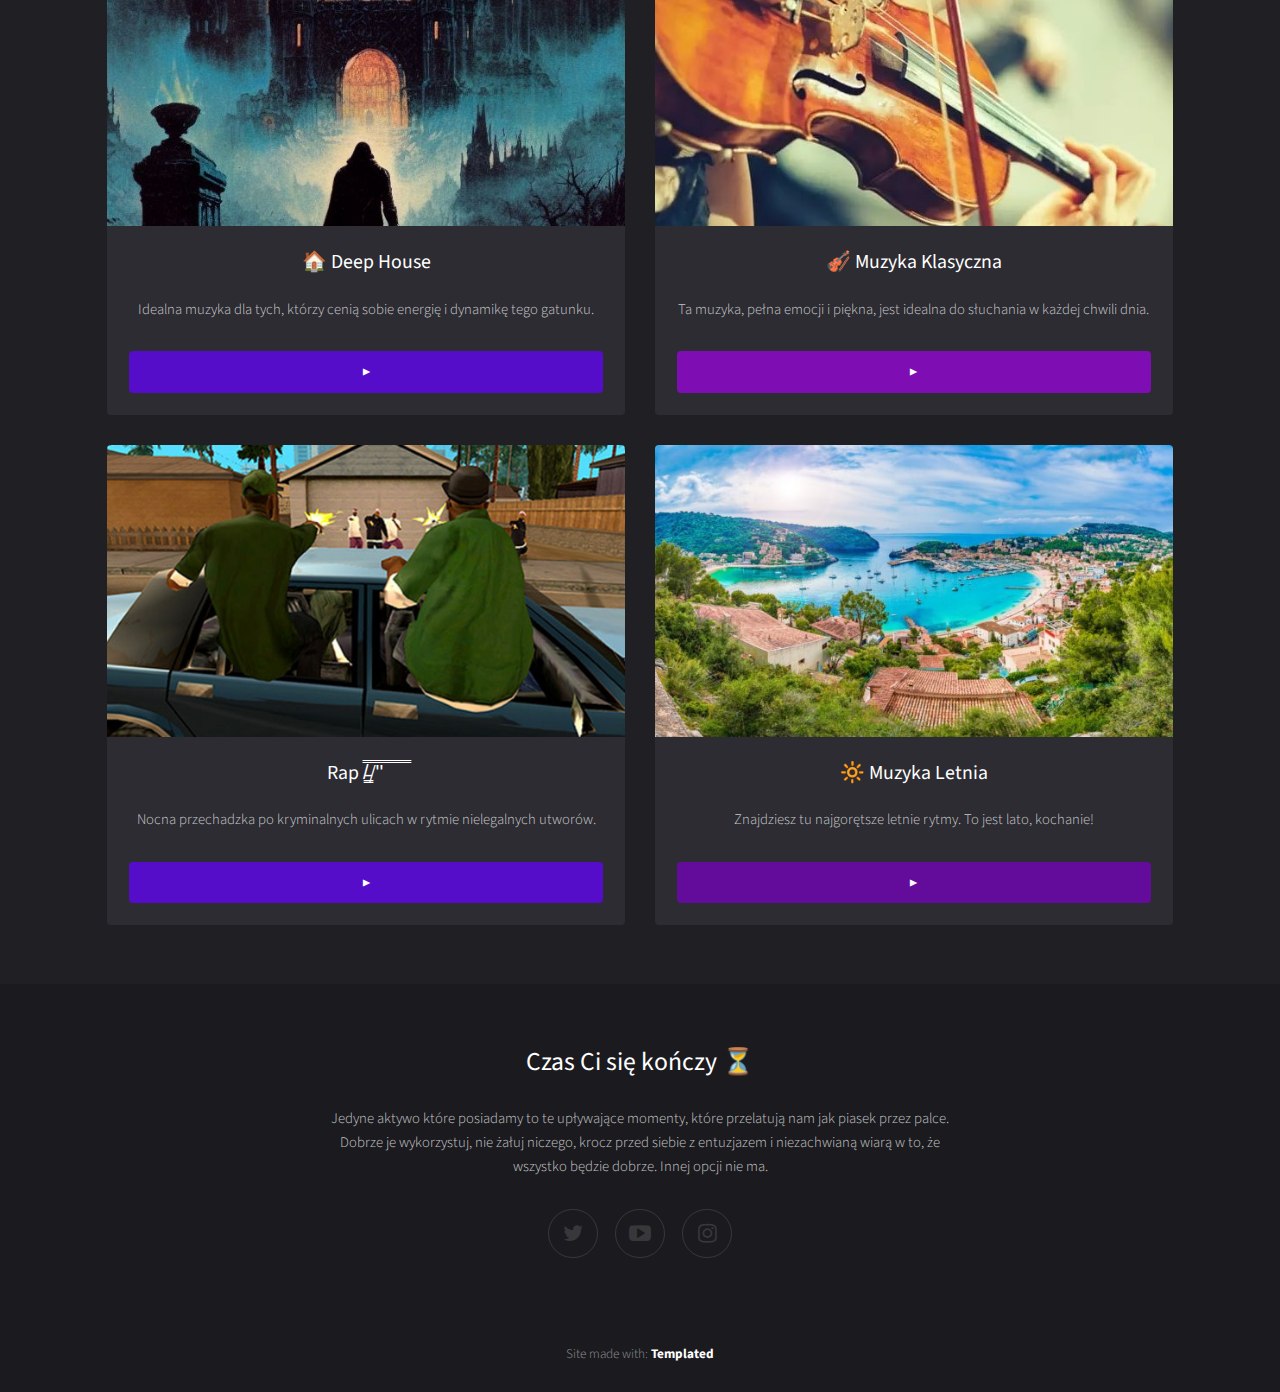
==== commit a089537a: "Update index.html" ====
--- a/index.html
+++ b/index.html
@@ -218,7 +218,7 @@
         <ul class="icons">
           <li>
             <a href="https://x.com/JesterPawel" 
-		class="icon fa-x-twitter"
+		class="icon fa-twitter"
               ><span class="label">X-Twitter</span></a
             >
           </li>
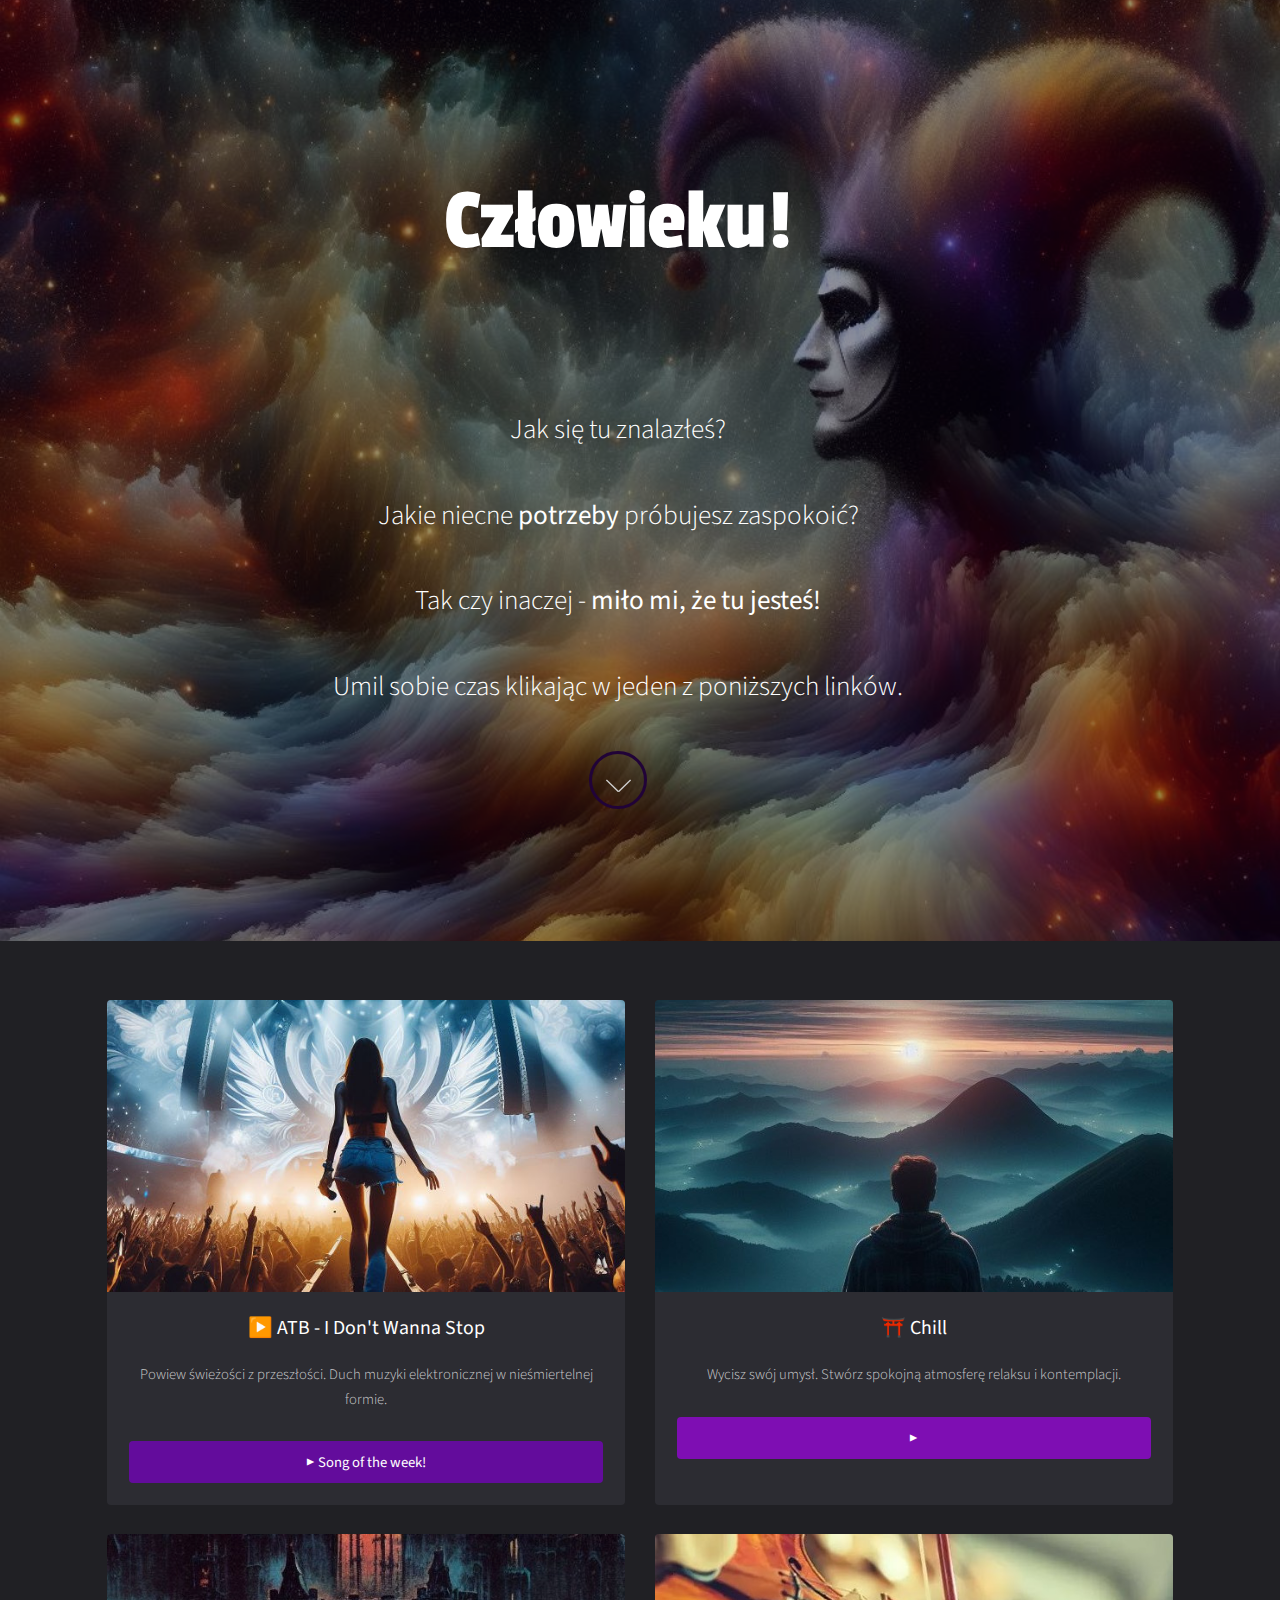
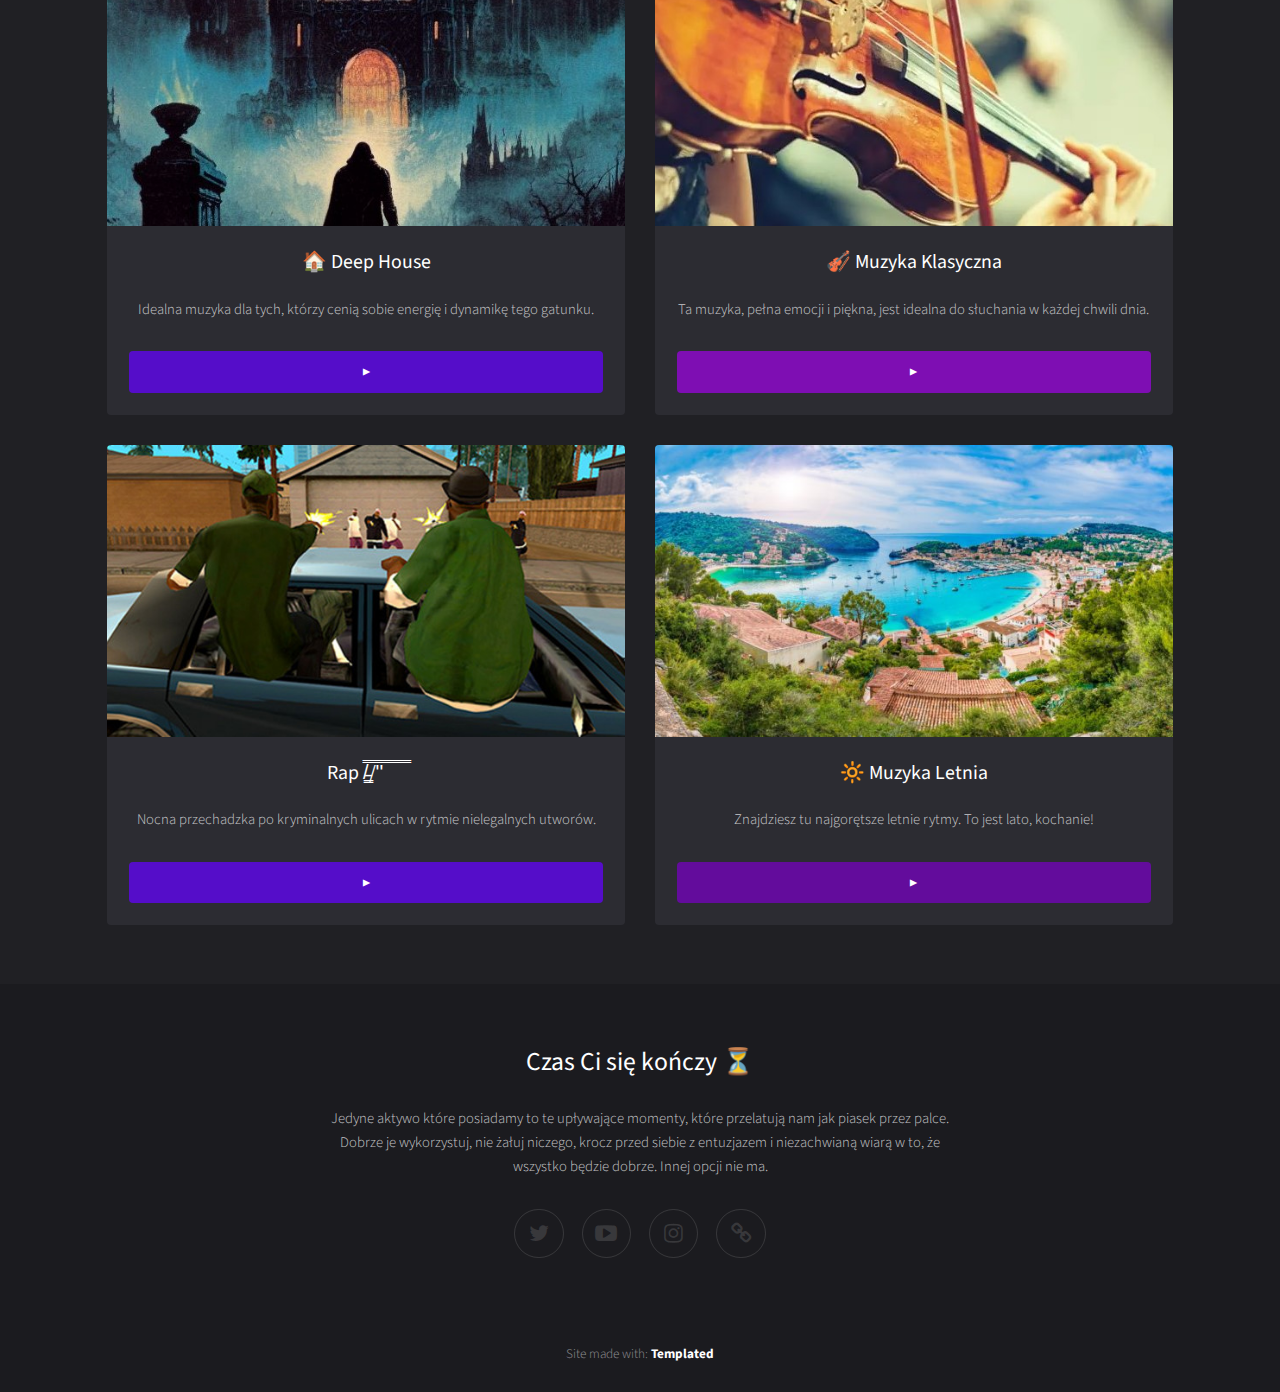
==== commit 0463a7d7: "Pulled repo project + Add Blog link" ====
--- a/index.html
+++ b/index.html
@@ -18,11 +18,7 @@
     />
     <meta name="viewport" content="width=device-width, initial-scale=1" />
     <link rel="stylesheet" href="assets/css/main.css" />
-    <link
-      rel="shortcut icon"
-      type="image/png"
-      href="logo3.png"
-    />
+    <link rel="shortcut icon" type="image/png" href="logo3.png" />
   </head>
   <body id="top">
     <!-- Banner -->
@@ -217,8 +213,7 @@
         <p></p>
         <ul class="icons">
           <li>
-            <a href="https://x.com/JesterPawel" 
-		class="icon fa-twitter"
+            <a href="https://x.com/JesterPawel" class="icon fa-twitter"
               ><span class="label">X-Twitter</span></a
             >
           </li>
@@ -234,6 +229,11 @@
               href="https://www.instagram.com/nieznanypodlasianin/"
               class="icon fa-instagram"
               ><span class="label">Instagram</span></a
+            >
+          </li>
+          <li>
+            <a href="https://propagandablog.netlify.app/" class="icon fa-link"
+              ><span class="label">Blog</span></a
             >
           </li>
         </ul>
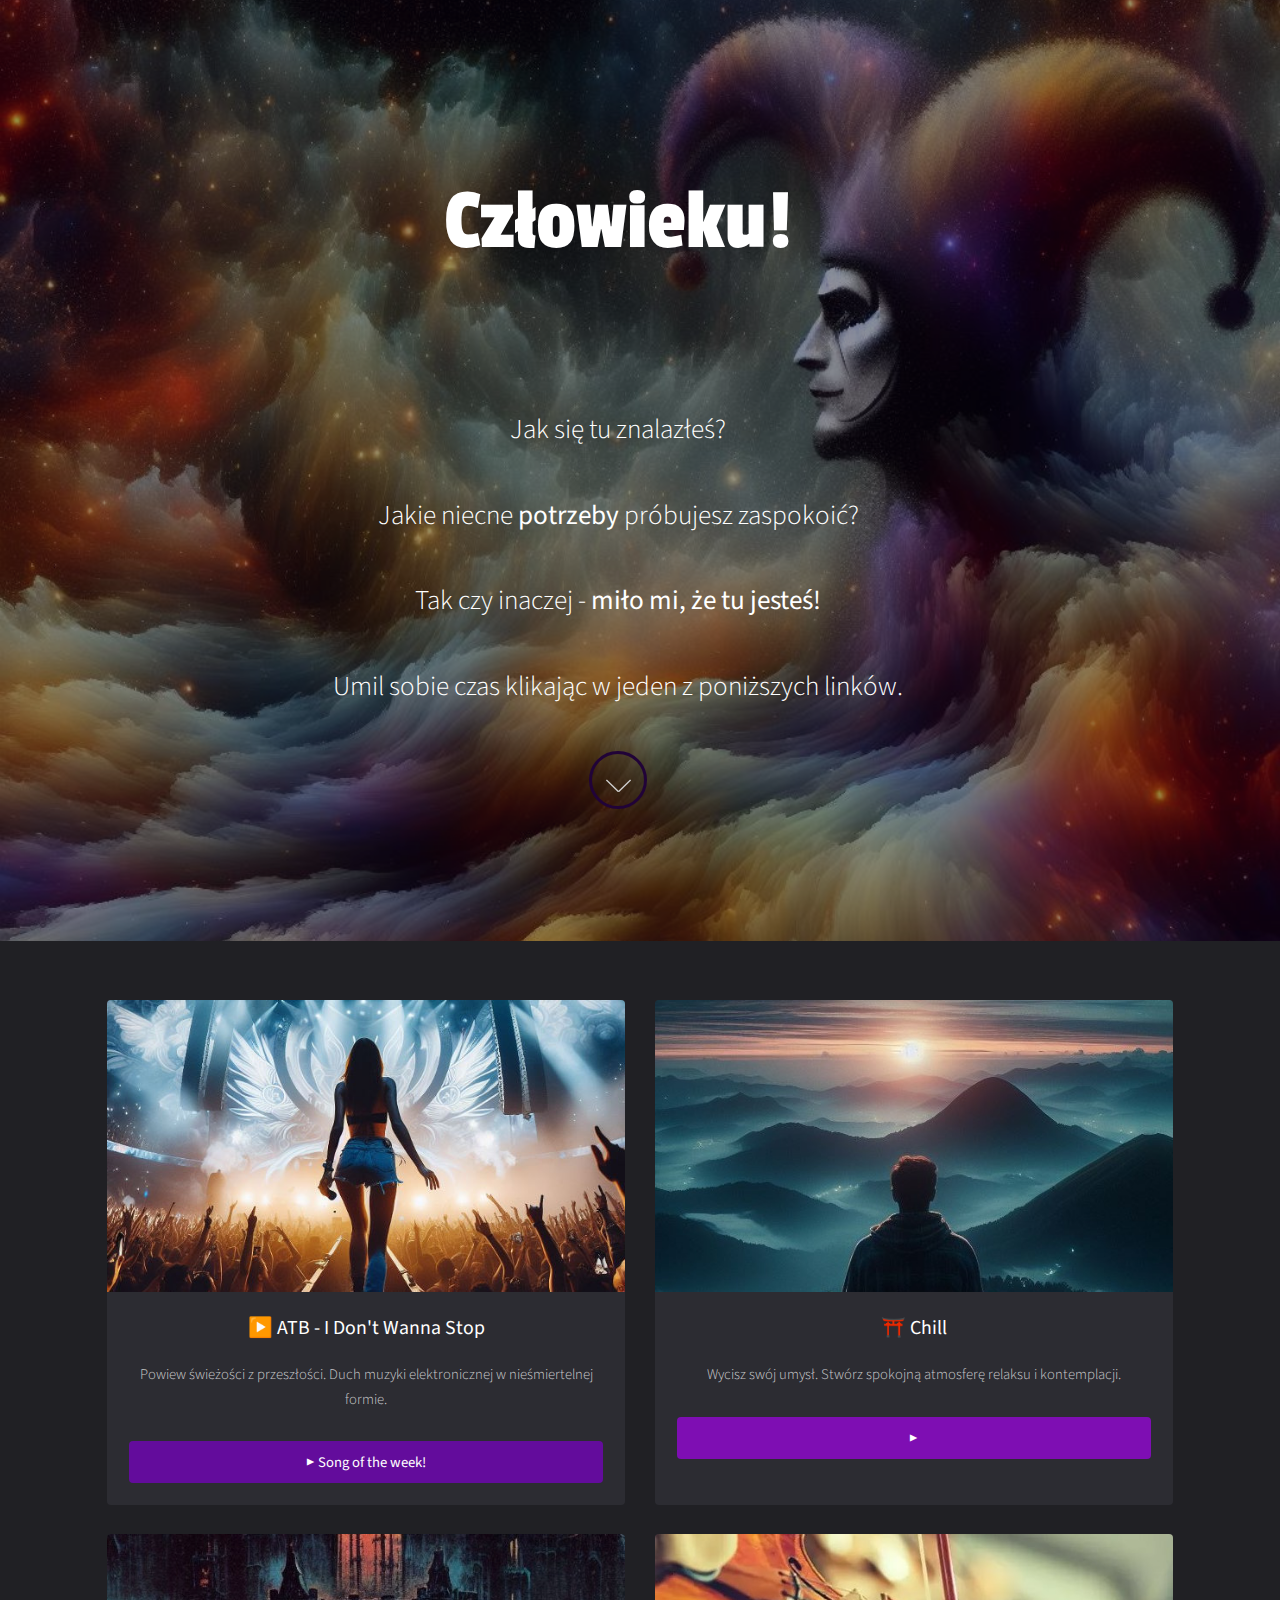
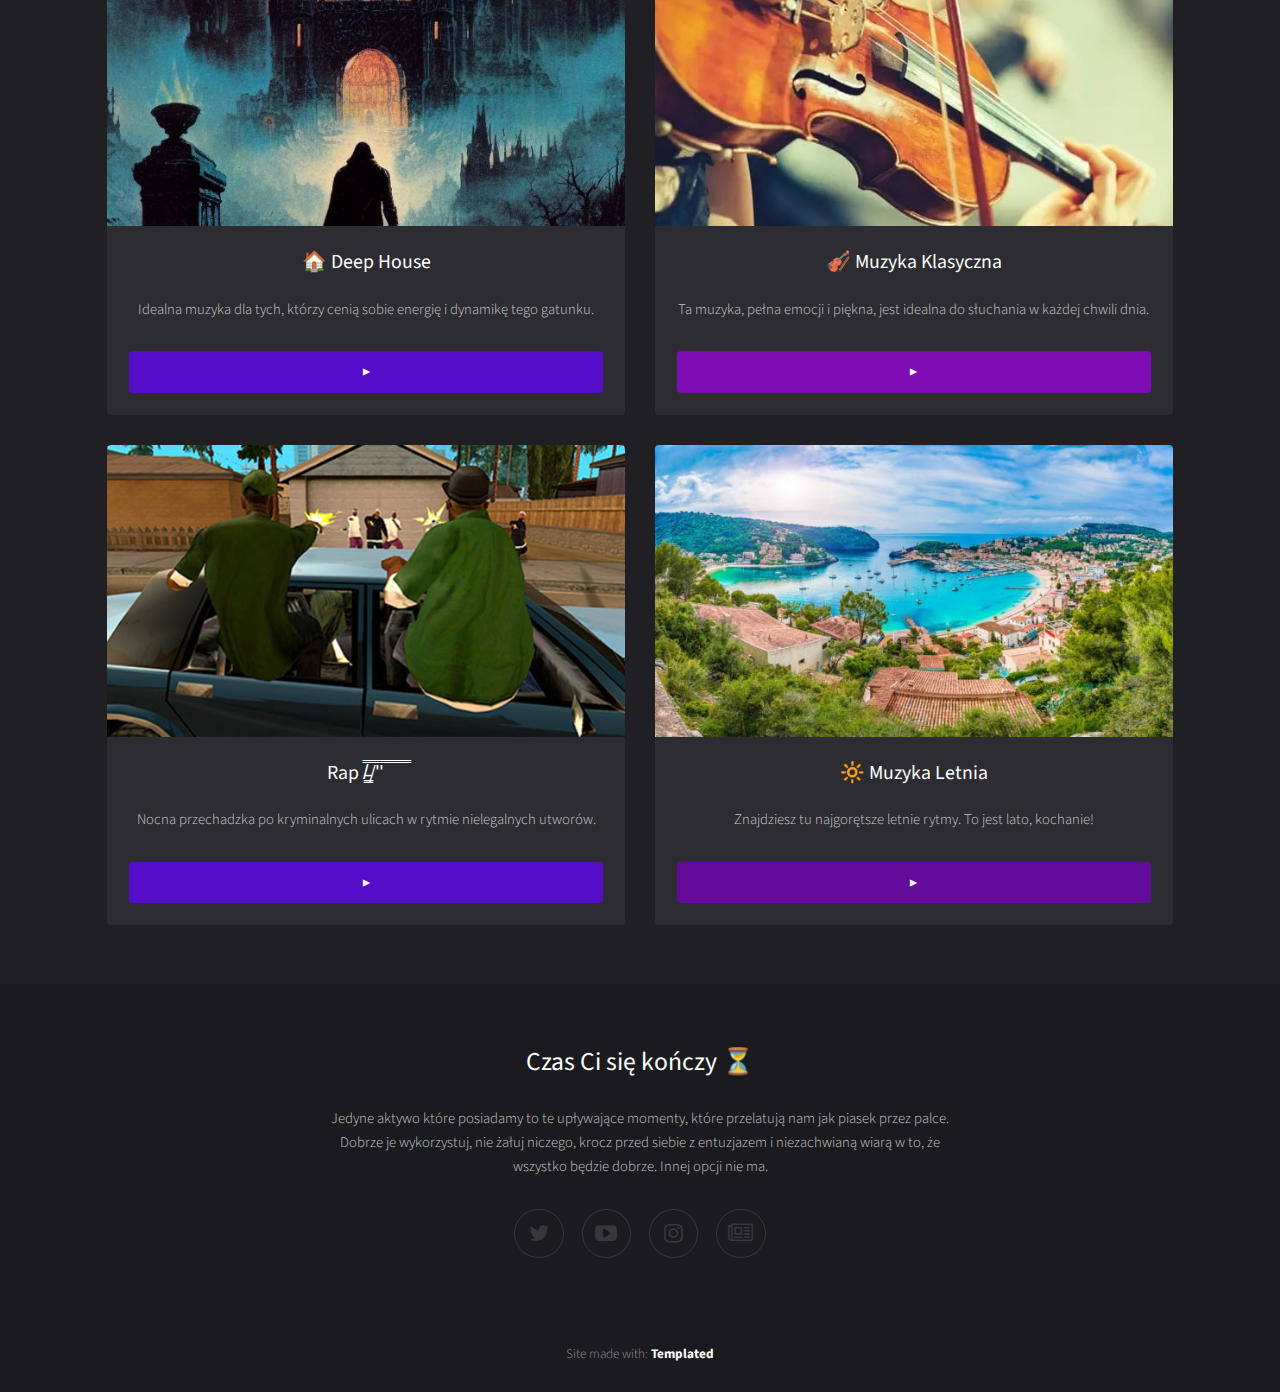
==== commit 628c8d3f: "Blok image is icon fa-newspaper-o" ====
--- a/index.html
+++ b/index.html
@@ -232,7 +232,9 @@
             >
           </li>
           <li>
-            <a href="https://propagandablog.netlify.app/" class="icon fa-link"
+            <a
+              href="https://propagandablog.netlify.app/"
+              class="icon fa-newspaper-o"
               ><span class="label">Blog</span></a
             >
           </li>
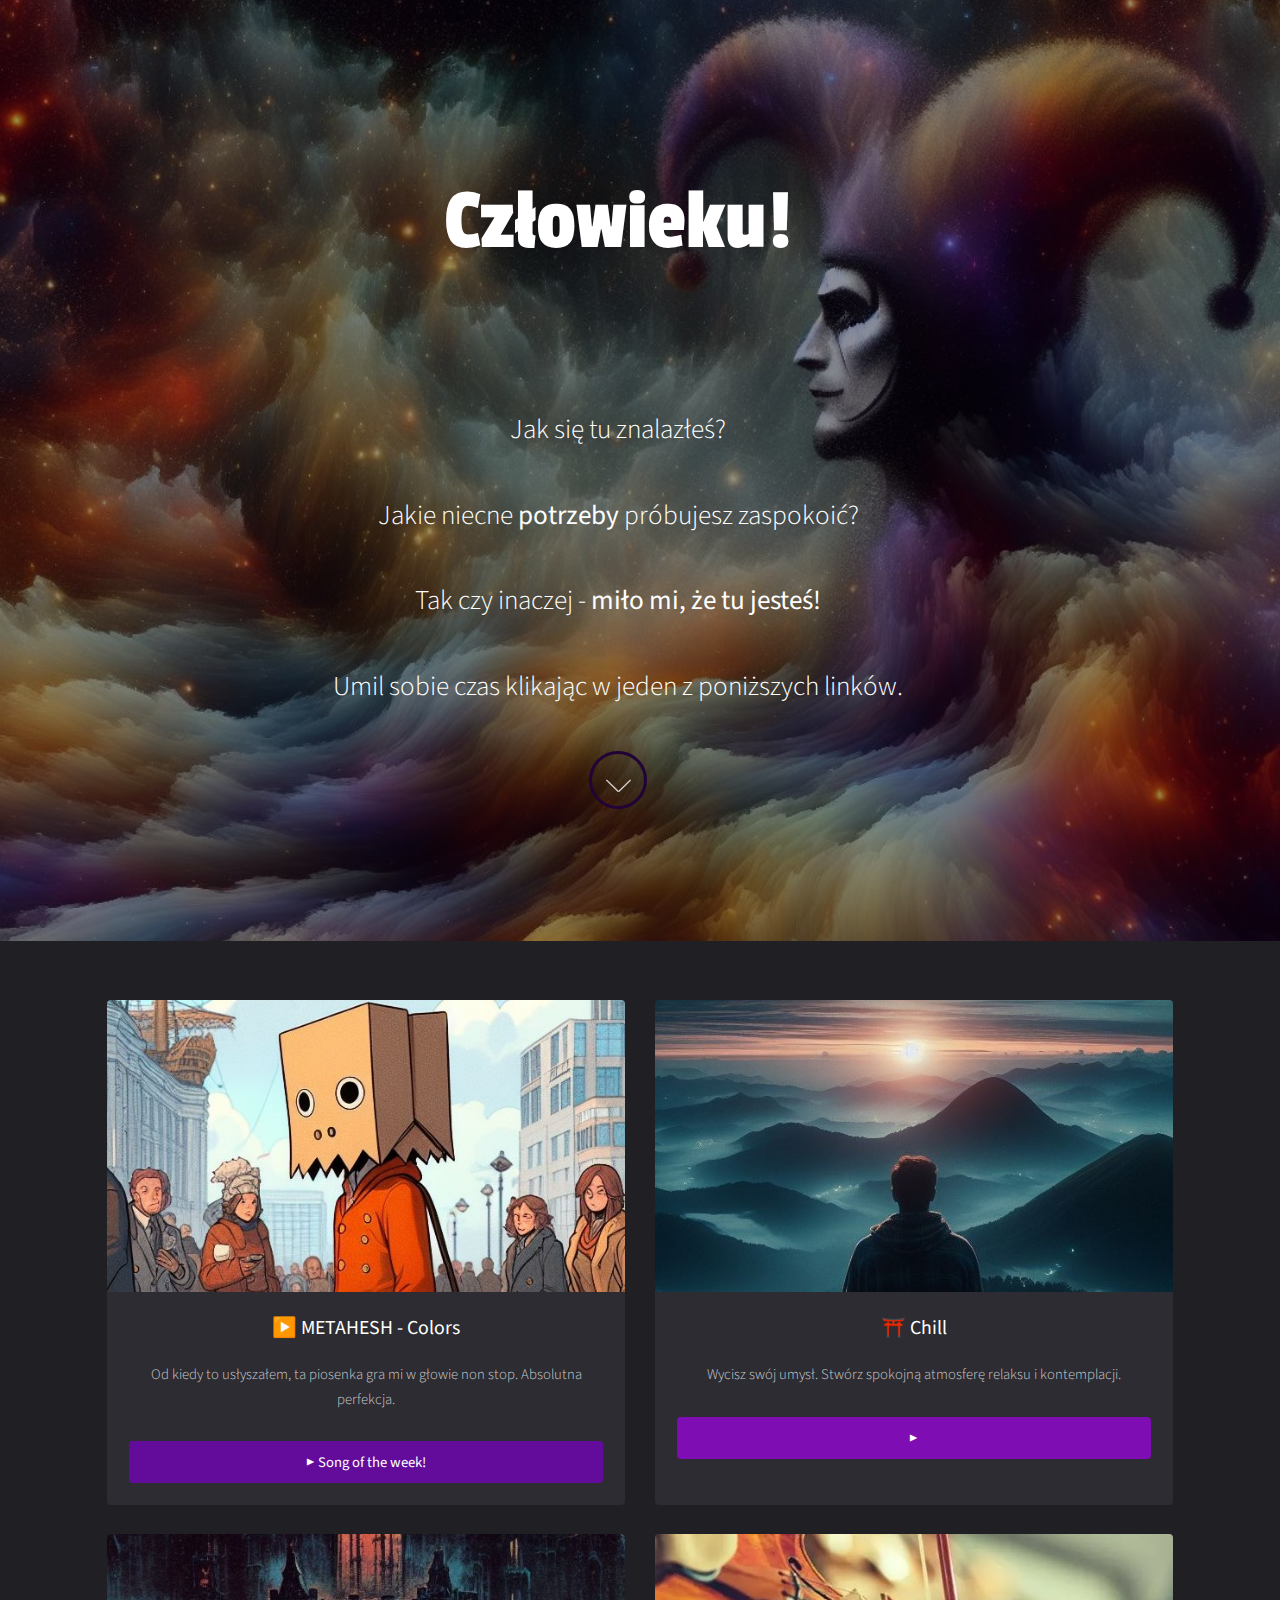
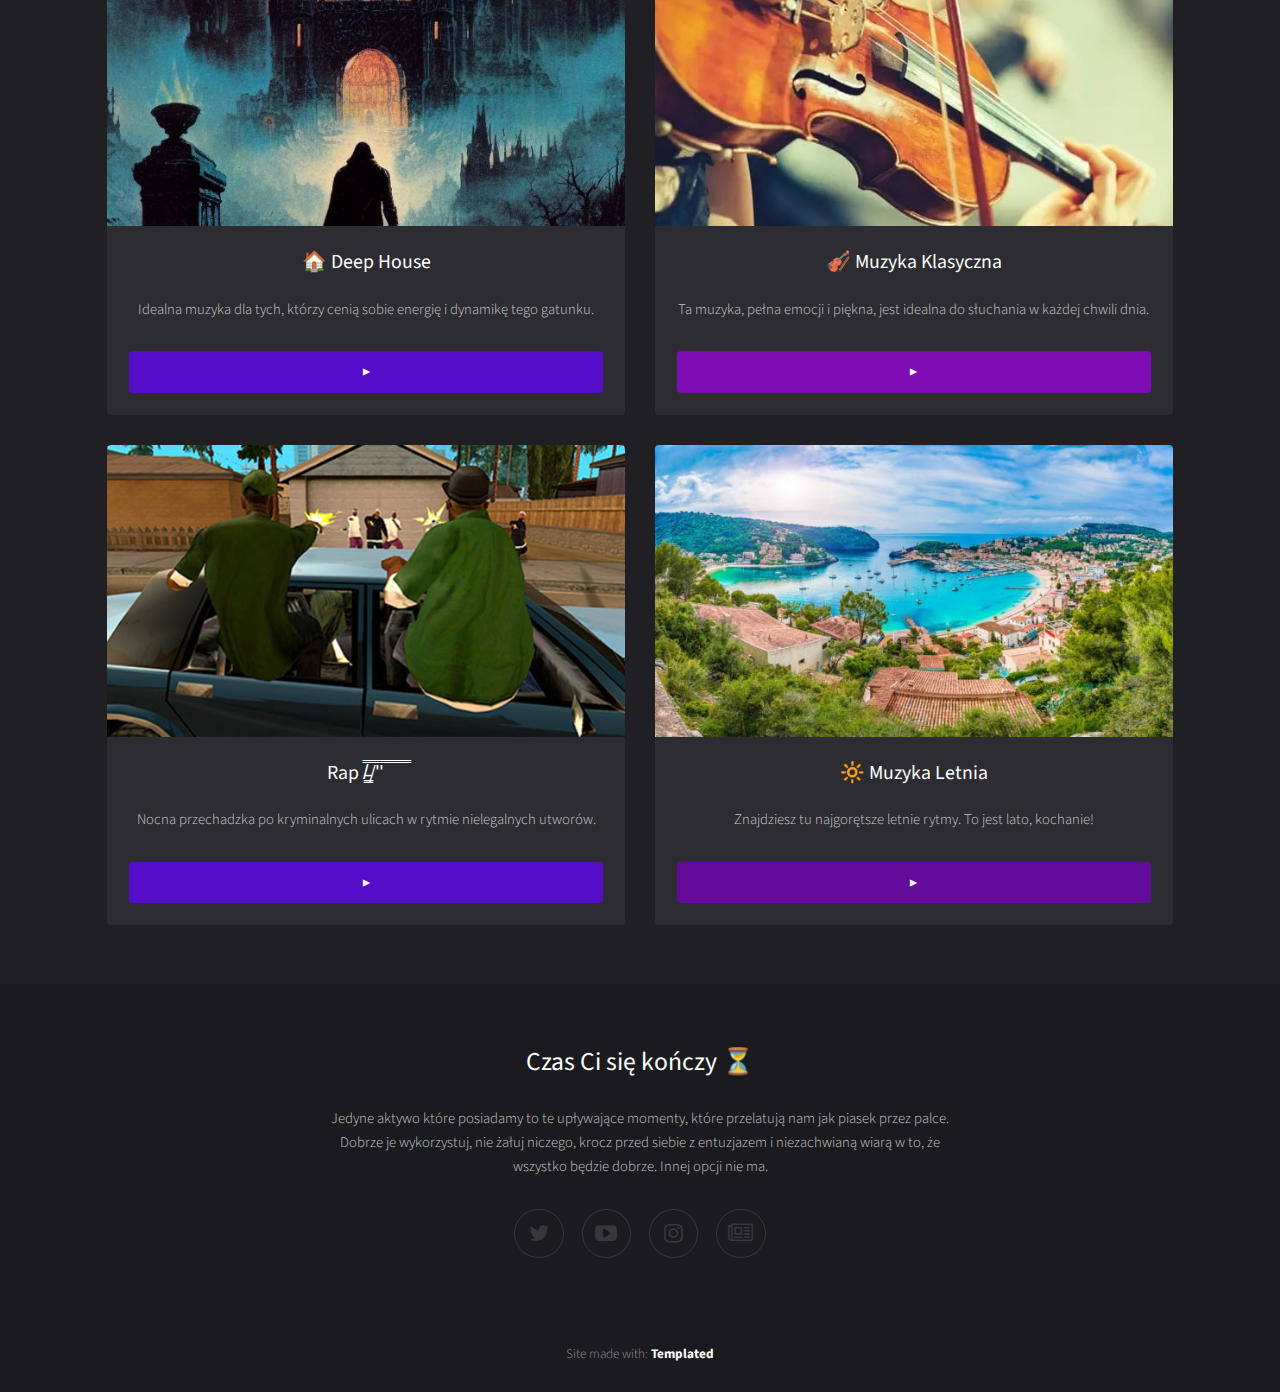
==== commit fed7aa08: "Song of the week update" ====
--- a/index.html
+++ b/index.html
@@ -47,20 +47,20 @@
         <div class="thumbnails">
           <div class="box">
             <a
-              href="https://youtu.be/E5gSluSDXaU?si=LfD9kAHWgV6OD8ER"
-              class="image fit"
-              ><img
-                src="images/picvid11.jpg"
-                alt="people dancing at concert to classic EDM music"
-                width="600"
-                height="338"
-            /></a>
-
-            <div class="inner">
-              <h3>▶️ ATB - I Don't Wanna Stop</h3>
-              <p>
-                Powiew świeżości z przeszłości. Duch muzyki elektronicznej w
-                nieśmiertelnej formie.
+              href="https://youtu.be/JlD03GOJ56M?si=hh9YJTns24E8HyP0"
+              class="image fit"
+              ><img
+                src="images/AI-BagOnHead-jesters.jpg"
+                alt="Character walking at the street with the paper bag on the head"
+                width="600"
+                height="338"
+            /></a>
+
+            <div class="inner">
+              <h3>▶️ METAHESH - Colors</h3>
+              <p>
+                Od kiedy to usłyszałem, ta piosenka gra mi w głowie non stop.
+                Absolutna perfekcja.
               </p>
               <a
                 href="https://youtu.be/E5gSluSDXaU?si=LfD9kAHWgV6OD8ER"
@@ -71,7 +71,7 @@
             </div>
           </div>
 
-          <div class="box">
+          <!-- <div class="box">
             <a
               href="https://youtu.be/AMTO5HeygfA?list=PLwn3xi7ol0hoYSSFuiqUaFzMgL87ESi6L"
               class="image fit"
@@ -95,7 +95,54 @@
               >
             </div>
           </div>
-
+          <div class="box">
+            <a
+              href="https://youtu.be/AMTO5HeygfA?list=PLwn3xi7ol0hoYSSFuiqUaFzMgL87ESi6L"
+              class="image fit"
+              ><img
+                src="images/p2.jpg"
+                alt="Silent Mind relax and calmness"
+                width="600"
+                height="338"
+            /></a>
+            <div class="inner">
+              <h3>⛩️ Chill</h3>
+              <p>
+                Wycisz swój umysł. Stwórz spokojną atmosferę relaksu i
+                kontemplacji.
+              </p>
+              <a
+                href="https://youtube.com/playlist?list=PLwn3xi7ol0hoYSSFuiqUaFzMgL87ESi6L&si=m1sHrAIfpIpTQn16"
+                class="button style2 fit"
+                data-poptrox="youtube,800x400"
+                >▶​</a
+              >
+            </div>
+          </div> -->
+          <div class="box">
+            <a
+              href="https://youtu.be/AMTO5HeygfA?list=PLwn3xi7ol0hoYSSFuiqUaFzMgL87ESi6L"
+              class="image fit"
+              ><img
+                src="images/p2.jpg"
+                alt="Silent Mind relax and calmness"
+                width="600"
+                height="338"
+            /></a>
+            <div class="inner">
+              <h3>⛩️ Chill</h3>
+              <p>
+                Wycisz swój umysł. Stwórz spokojną atmosferę relaksu i
+                kontemplacji.
+              </p>
+              <a
+                href="https://youtube.com/playlist?list=PLwn3xi7ol0hoYSSFuiqUaFzMgL87ESi6L&si=m1sHrAIfpIpTQn16"
+                class="button style2 fit"
+                data-poptrox="youtube,800x400"
+                >▶​</a
+              >
+            </div>
+          </div>
           <div class="box">
             <a
               href="https://youtu.be/AzuFpL0xDmE?list=PLwn3xi7ol0hp8u8_FcH2FZeesgfAjbYal"
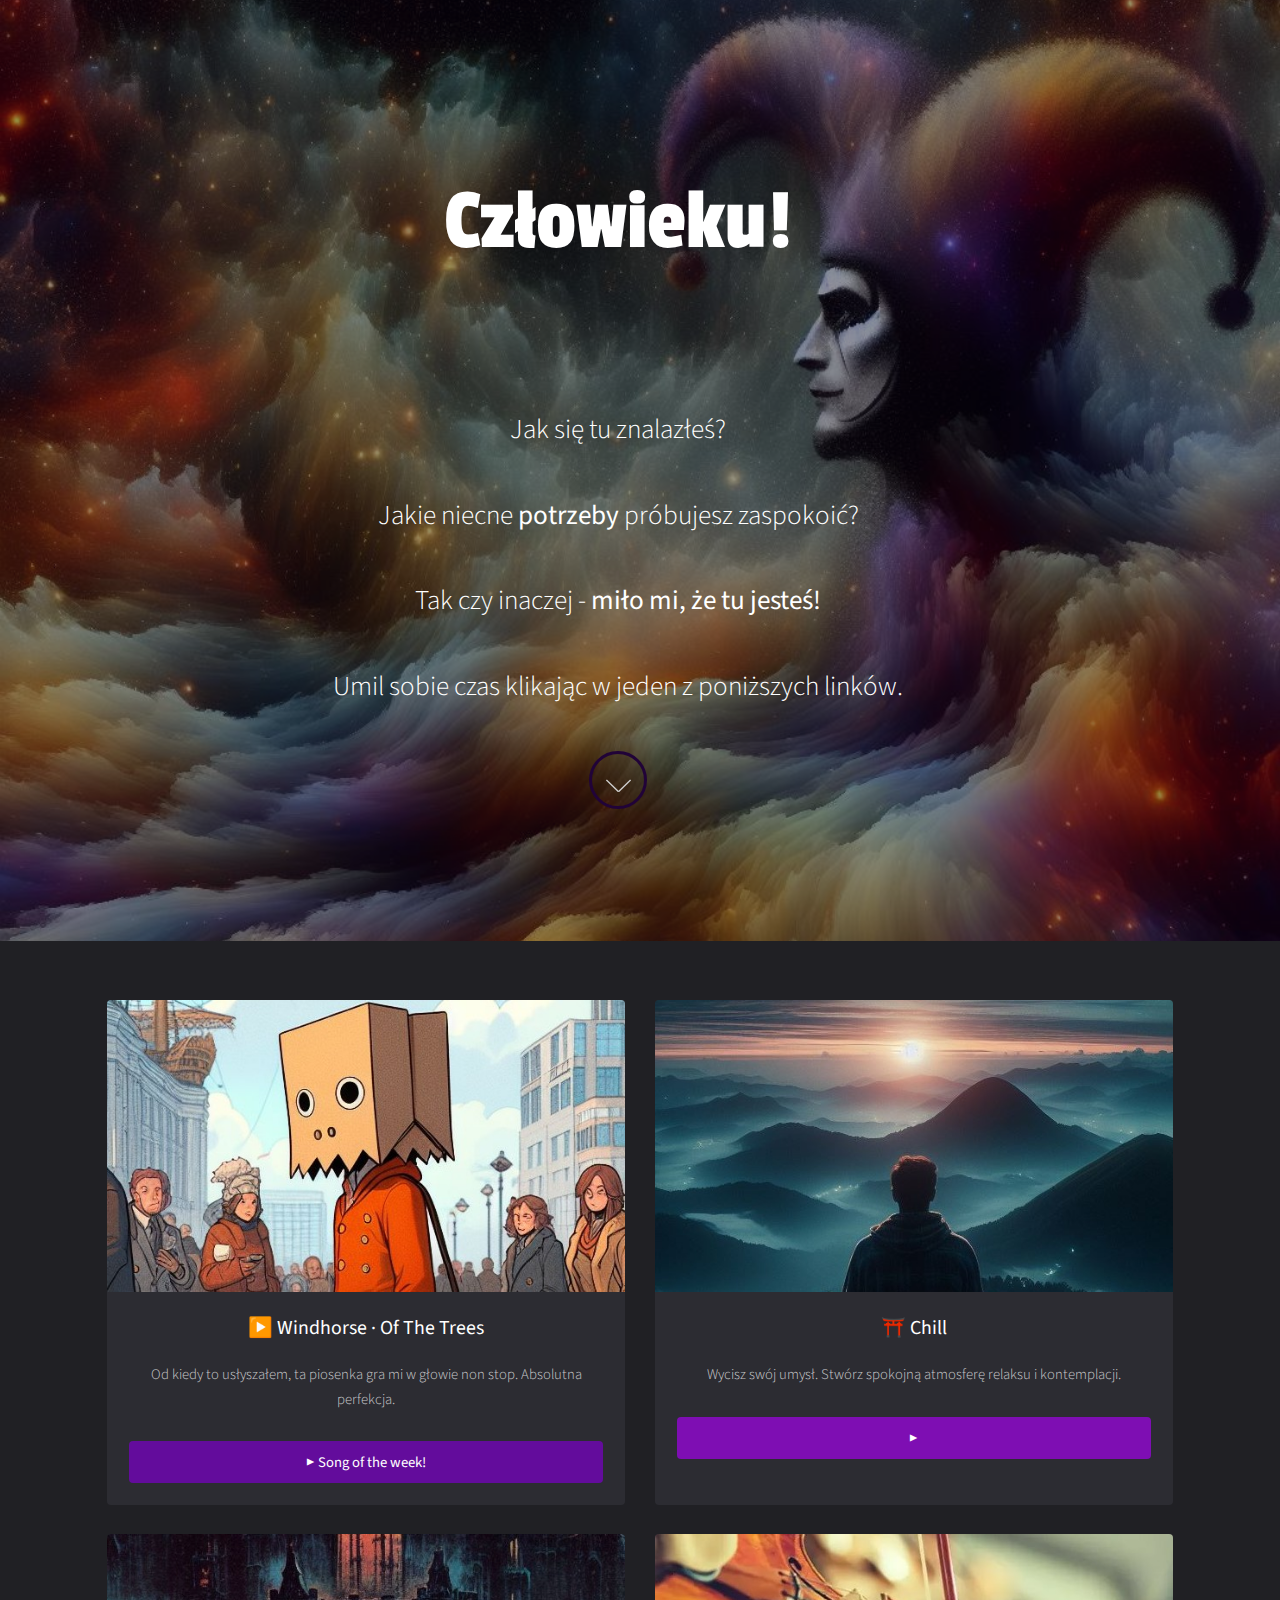
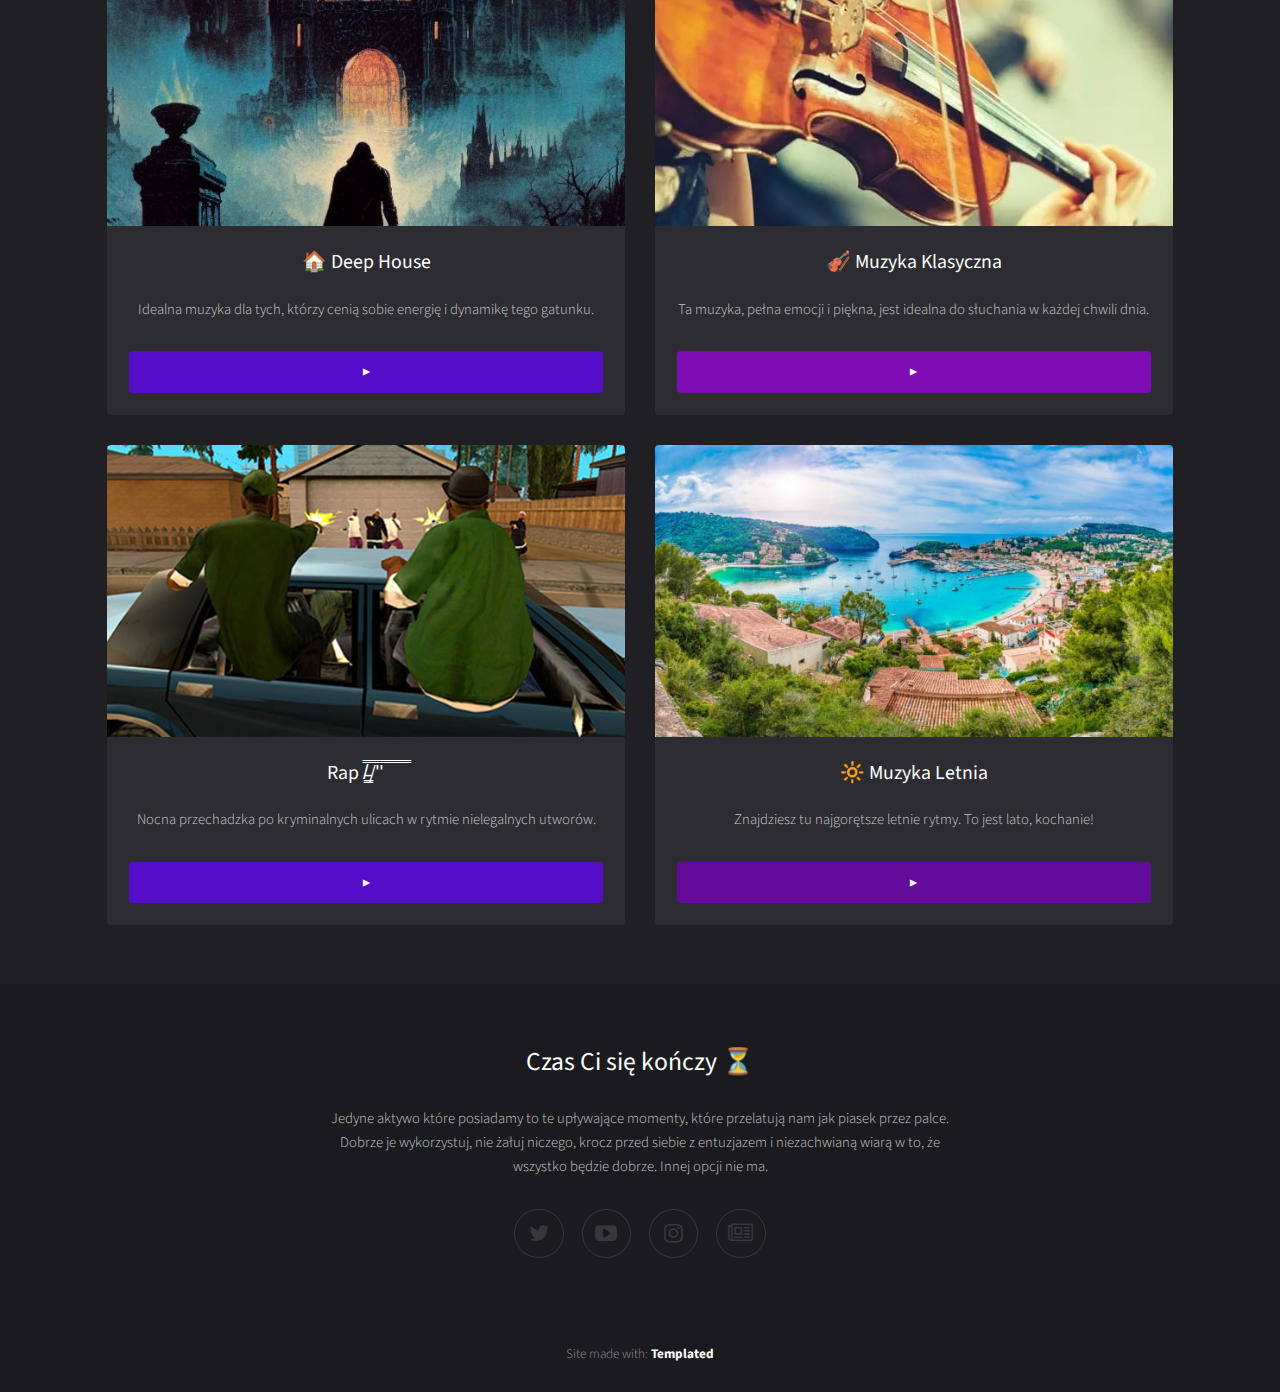
==== commit 6a5e14c5: "Fixed some links" ====
--- a/index.html
+++ b/index.html
@@ -18,7 +18,11 @@
     />
     <meta name="viewport" content="width=device-width, initial-scale=1" />
     <link rel="stylesheet" href="assets/css/main.css" />
-    <link rel="shortcut icon" type="image/png" href="logo3.png" />
+    <link
+      rel="shortcut icon"
+      type="image/png"
+      href="logo-jester-big-removebg-preview.png"
+    />
   </head>
   <body id="top">
     <!-- Banner -->
@@ -47,7 +51,7 @@
         <div class="thumbnails">
           <div class="box">
             <a
-              href="https://youtu.be/JlD03GOJ56M?si=hh9YJTns24E8HyP0"
+              href="https://youtu.be/QkTIrTkrupc?si=Lvgpz9zGz98gOGgZ"
               class="image fit"
               ><img
                 src="images/AI-BagOnHead-jesters.jpg"
@@ -57,13 +61,13 @@
             /></a>
 
             <div class="inner">
-              <h3>▶️ METAHESH - Colors</h3>
+              <h3>▶️ Windhorse · Of The Trees</h3>
               <p>
                 Od kiedy to usłyszałem, ta piosenka gra mi w głowie non stop.
                 Absolutna perfekcja.
               </p>
               <a
-                href="https://youtu.be/E5gSluSDXaU?si=LfD9kAHWgV6OD8ER"
+                href="https://youtu.be/QkTIrTkrupc?si=Lvgpz9zGz98gOGgZ"
                 class="button fit"
                 data-poptrox="youtube,800x400"
                 >▶ Song of the week!</a
@@ -136,7 +140,7 @@
                 kontemplacji.
               </p>
               <a
-                href="https://youtube.com/playlist?list=PLwn3xi7ol0hoYSSFuiqUaFzMgL87ESi6L&si=m1sHrAIfpIpTQn16"
+                href="https://www.youtube.com/watch?v=MO8C00bIKvM&list=PLwn3xi7ol0hoYSSFuiqUaFzMgL87ESi6L&pp=gAQBiAQB"
                 class="button style2 fit"
                 data-poptrox="youtube,800x400"
                 >▶​</a
@@ -160,7 +164,7 @@
                 tego gatunku.
               </p>
               <a
-                href="https://youtube.com/playlist?list=PLwn3xi7ol0hp8u8_FcH2FZeesgfAjbYal&si=gGVrYjbbcQveyQW8"
+                href="https://www.youtube.com/watch?v=XD9h53oEVG8&list=PLwn3xi7ol0hp8u8_FcH2FZeesgfAjbYal"
                 class="button style3 fit"
                 data-poptrox="youtube,800x400"
                 >▶​</a
@@ -220,7 +224,7 @@
 
           <div class="box">
             <a
-              href="https://youtu.be/6l5G8rTdriE?list=PLwn3xi7ol0hoc8fuStrWf8CuJJ0j8Y1on"
+              href="https://www.youtube.com/watch?v=OvNAo2tPCBo&list=PLwn3xi7ol0hoc8fuStrWf8CuJJ0j8Y1on&pp=gAQB"
               class="image fit"
               ><img
                 src="images/p6.jpg"
@@ -234,7 +238,7 @@
                 Znajdziesz tu najgorętsze letnie rytmy. To jest lato, kochanie!
               </p>
               <a
-                href="https://youtube.com/playlist?list=PLwn3xi7ol0hoc8fuStrWf8CuJJ0j8Y1on&si=zstzARIJTxKhBPVf"
+                href="https://www.youtube.com/watch?v=OvNAo2tPCBo&list=PLwn3xi7ol0hoc8fuStrWf8CuJJ0j8Y1on&pp=gAQB"
                 class="button fit"
                 data-poptrox="youtube,800x400"
                 >▶​</a
